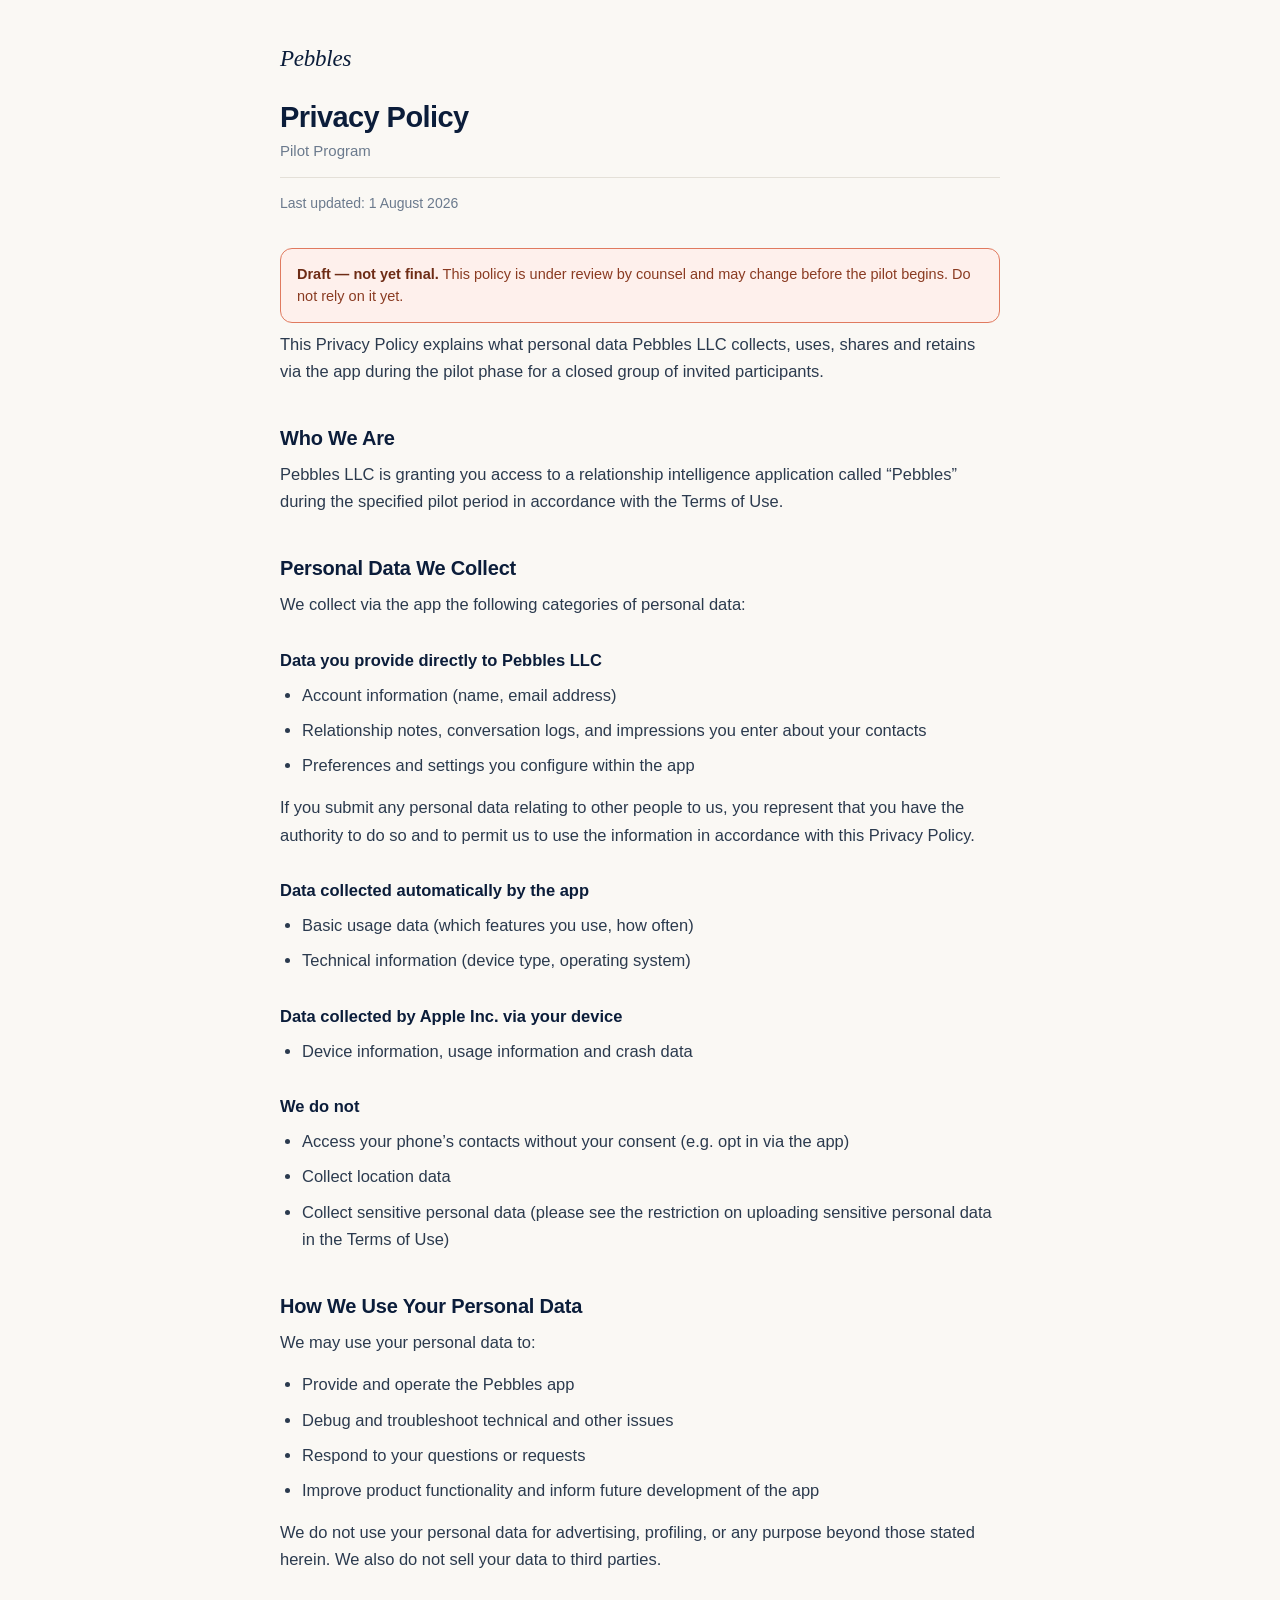
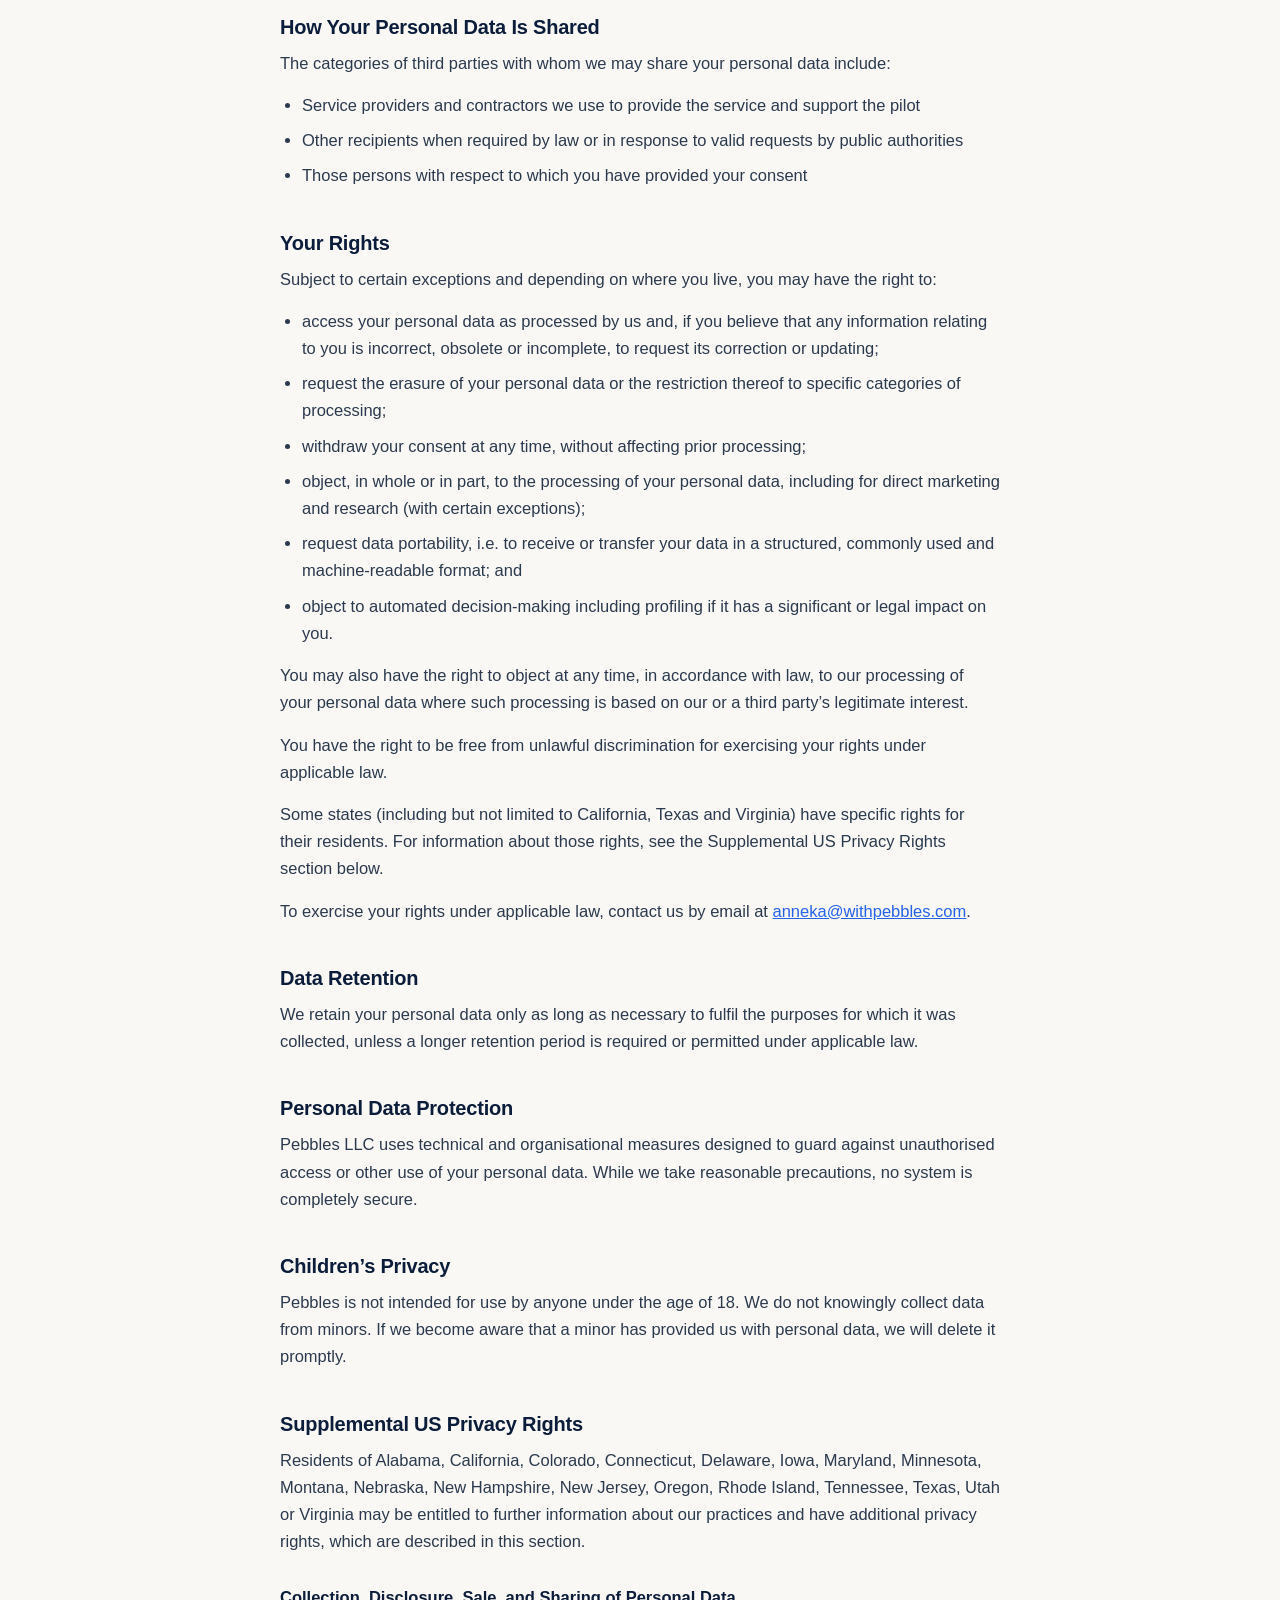
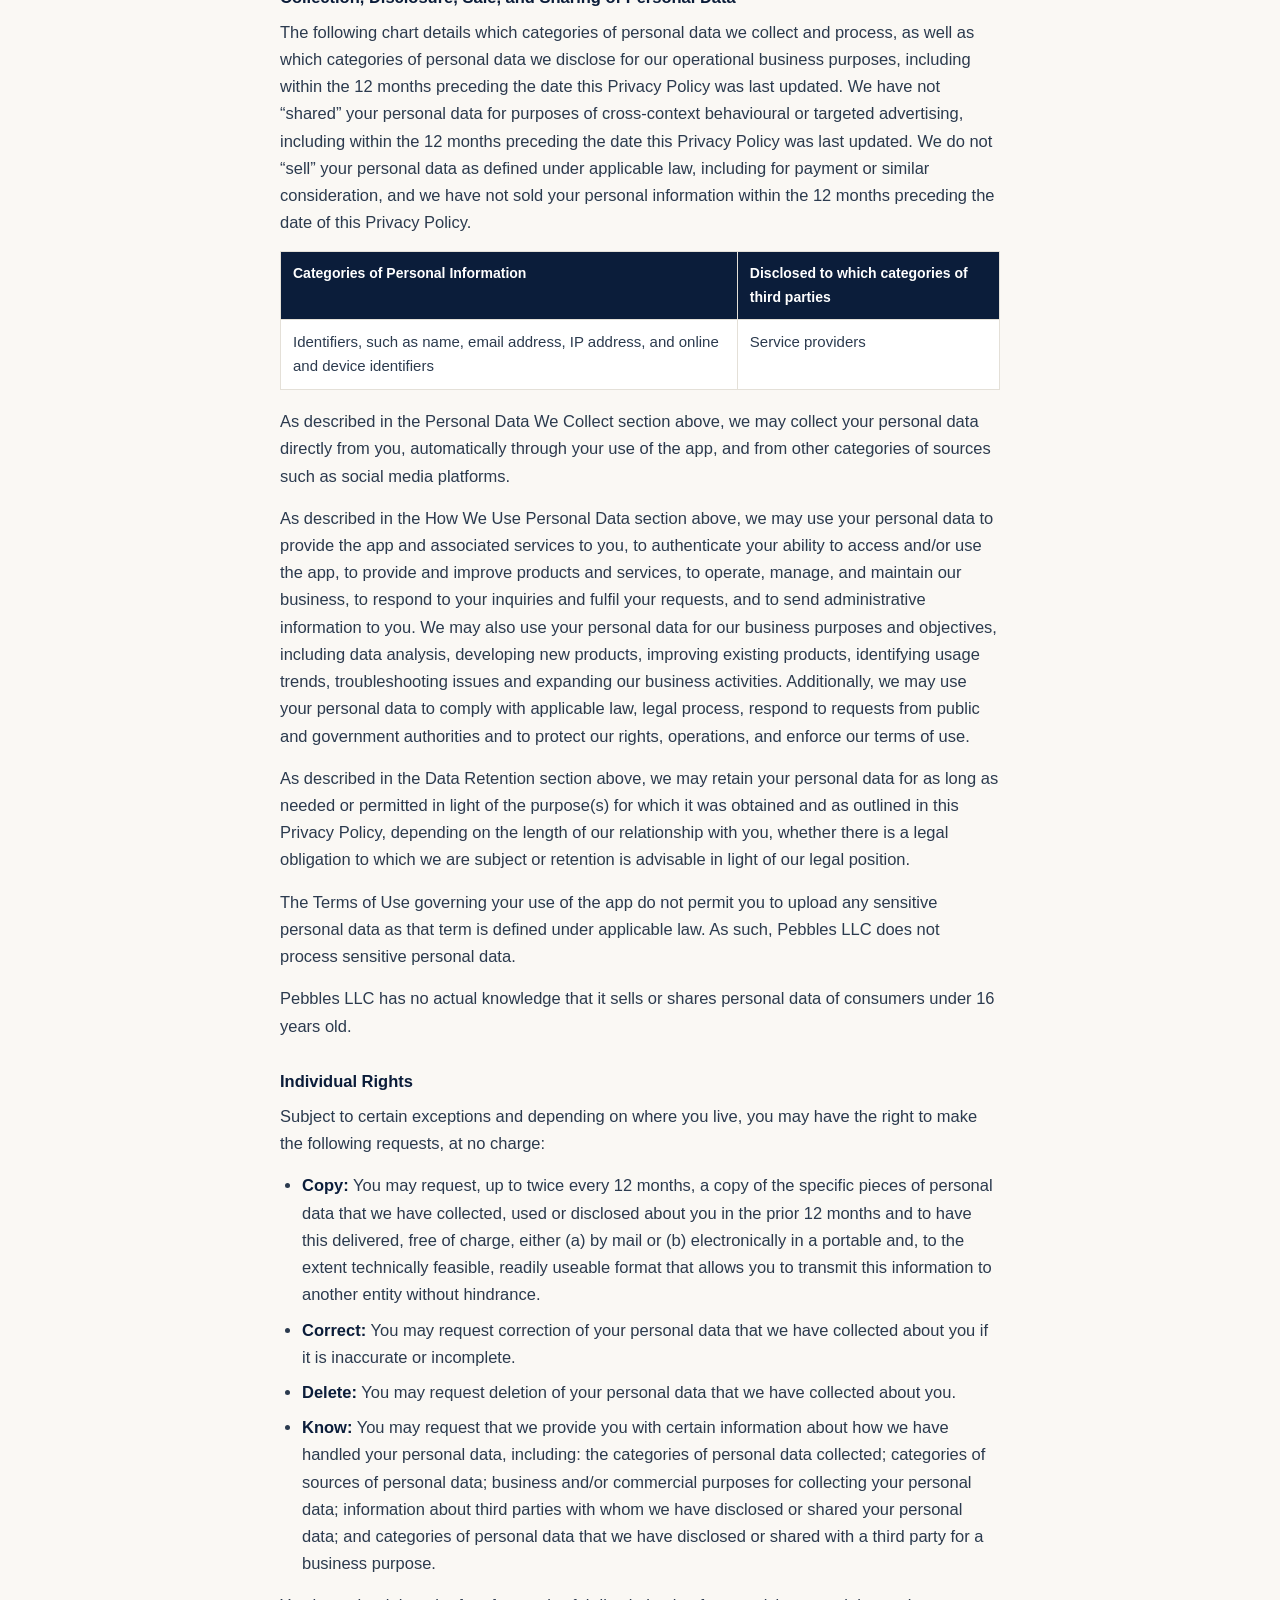
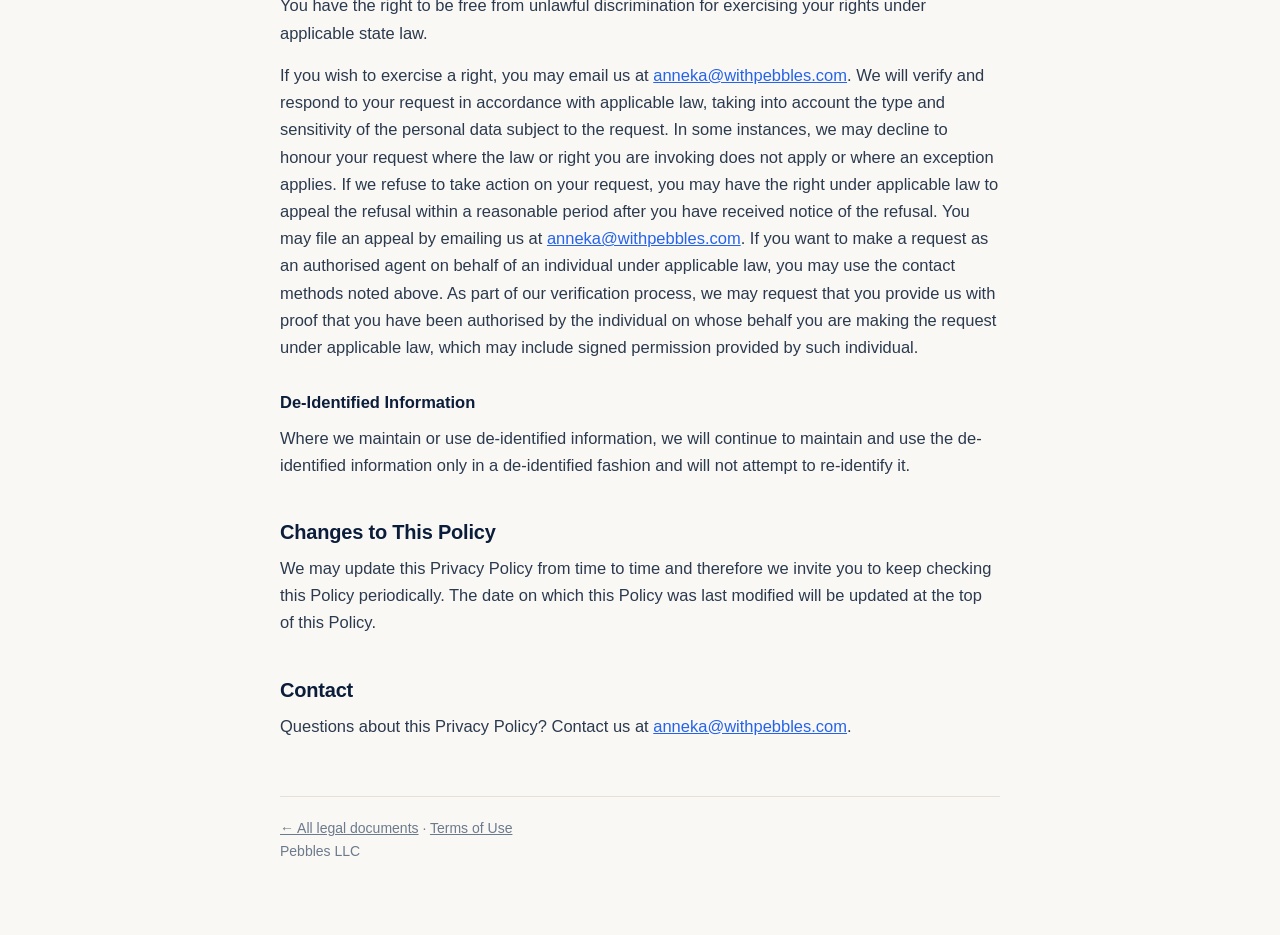
==== privacy.html @ 1054be62 "Add Pebbles legal pages for Cloudflare Pages hosting Static HTML, no build step and no dependencies " ====
<!doctype html>
<html lang="en">
<head>
<meta charset="utf-8">
<meta name="viewport" content="width=device-width, initial-scale=1">
<meta name="robots" content="noindex">
<title>Privacy Policy — Pebbles</title>
<link rel="stylesheet" href="style.css">
</head>
<body>
<div class="wrap">

  <header>
    <a class="brand" href="index.html">Pebbles</a>
    <h1>Privacy Policy</h1>
    <p class="subtitle">Pilot Program</p>
    <p class="updated">Last updated: 1 August 2026</p>
  </header>

  <!-- REMOVE this block once counsel has signed off -->
  <div class="draft">
    <strong>Draft — not yet final.</strong> This policy is under review by counsel
    and may change before the pilot begins. Do not rely on it yet.
  </div>

  <p>This Privacy Policy explains what personal data Pebbles LLC collects, uses,
  shares and retains via the app during the pilot phase for a closed group of
  invited participants.</p>

  <h2>Who We Are</h2>
  <p>Pebbles LLC is granting you access to a relationship intelligence
  application called “Pebbles” during the specified pilot period in accordance
  with the Terms of Use.</p>

  <h2>Personal Data We Collect</h2>
  <p>We collect via the app the following categories of personal data:</p>

  <h3>Data you provide directly to Pebbles LLC</h3>
  <ul>
    <li>Account information (name, email address)</li>
    <li>Relationship notes, conversation logs, and impressions you enter about your contacts</li>
    <li>Preferences and settings you configure within the app</li>
  </ul>
  <p>If you submit any personal data relating to other people to us, you
  represent that you have the authority to do so and to permit us to use the
  information in accordance with this Privacy Policy.</p>

  <h3>Data collected automatically by the app</h3>
  <ul>
    <li>Basic usage data (which features you use, how often)</li>
    <li>Technical information (device type, operating system)</li>
  </ul>

  <h3>Data collected by Apple Inc. via your device</h3>
  <ul>
    <li>Device information, usage information and crash data</li>
  </ul>

  <h3>We do not</h3>
  <ul>
    <li>Access your phone’s contacts without your consent (e.g. opt in via the app)</li>
    <li>Collect location data</li>
    <li>Collect sensitive personal data (please see the restriction on uploading
        sensitive personal data in the Terms of Use)</li>
  </ul>

  <h2>How We Use Your Personal Data</h2>
  <p>We may use your personal data to:</p>
  <ul>
    <li>Provide and operate the Pebbles app</li>
    <li>Debug and troubleshoot technical and other issues</li>
    <li>Respond to your questions or requests</li>
    <li>Improve product functionality and inform future development of the app</li>
  </ul>
  <p>We do not use your personal data for advertising, profiling, or any purpose
  beyond those stated herein. We also do not sell your data to third parties.</p>

  <h2>How Your Personal Data Is Shared</h2>
  <p>The categories of third parties with whom we may share your personal data
  include:</p>
  <ul>
    <li>Service providers and contractors we use to provide the service and support the pilot</li>
    <li>Other recipients when required by law or in response to valid requests by public authorities</li>
    <li>Those persons with respect to which you have provided your consent</li>
  </ul>

  <h2>Your Rights</h2>
  <p>Subject to certain exceptions and depending on where you live, you may have
  the right to:</p>
  <ul>
    <li>access your personal data as processed by us and, if you believe that any
        information relating to you is incorrect, obsolete or incomplete, to
        request its correction or updating;</li>
    <li>request the erasure of your personal data or the restriction thereof to
        specific categories of processing;</li>
    <li>withdraw your consent at any time, without affecting prior processing;</li>
    <li>object, in whole or in part, to the processing of your personal data,
        including for direct marketing and research (with certain exceptions);</li>
    <li>request data portability, i.e. to receive or transfer your data in a
        structured, commonly used and machine-readable format; and</li>
    <li>object to automated decision-making including profiling if it has a
        significant or legal impact on you.</li>
  </ul>
  <p>You may also have the right to object at any time, in accordance with law,
  to our processing of your personal data where such processing is based on our
  or a third party’s legitimate interest.</p>
  <p>You have the right to be free from unlawful discrimination for exercising
  your rights under applicable law.</p>
  <p>Some states (including but not limited to California, Texas and Virginia)
  have specific rights for their residents. For information about those rights,
  see the Supplemental US Privacy Rights section below.</p>
  <p>To exercise your rights under applicable law, contact us by email at
  <a href="mailto:anneka@withpebbles.com">anneka@withpebbles.com</a>.</p>

  <h2>Data Retention</h2>
  <p>We retain your personal data only as long as necessary to fulfil the
  purposes for which it was collected, unless a longer retention period is
  required or permitted under applicable law.</p>

  <h2>Personal Data Protection</h2>
  <p>Pebbles LLC uses technical and organisational measures designed to guard
  against unauthorised access or other use of your personal data. While we take
  reasonable precautions, no system is completely secure.</p>

  <h2>Children’s Privacy</h2>
  <p>Pebbles is not intended for use by anyone under the age of 18. We do not
  knowingly collect data from minors. If we become aware that a minor has
  provided us with personal data, we will delete it promptly.</p>

  <h2>Supplemental US Privacy Rights</h2>
  <p>Residents of Alabama, California, Colorado, Connecticut, Delaware, Iowa,
  Maryland, Minnesota, Montana, Nebraska, New Hampshire, New Jersey, Oregon,
  Rhode Island, Tennessee, Texas, Utah or Virginia may be entitled to further
  information about our practices and have additional privacy rights, which are
  described in this section.</p>

  <h3>Collection, Disclosure, Sale, and Sharing of Personal Data</h3>
  <p>The following chart details which categories of personal data we collect and
  process, as well as which categories of personal data we disclose for our
  operational business purposes, including within the 12 months preceding the
  date this Privacy Policy was last updated. We have not “shared” your personal
  data for purposes of cross-context behavioural or targeted advertising,
  including within the 12 months preceding the date this Privacy Policy was last
  updated. We do not “sell” your personal data as defined under applicable law,
  including for payment or similar consideration, and we have not sold your
  personal information within the 12 months preceding the date of this Privacy
  Policy.</p>

  <div class="table-scroll">
  <table>
    <thead>
      <tr>
        <th>Categories of Personal Information</th>
        <th>Disclosed to which categories of third parties</th>
      </tr>
    </thead>
    <tbody>
      <tr>
        <td>Identifiers, such as name, email address, IP address, and online and device identifiers</td>
        <td>Service providers</td>
      </tr>
    </tbody>
  </table>
  </div>

  <p>As described in the Personal Data We Collect section above, we may collect
  your personal data directly from you, automatically through your use of the
  app, and from other categories of sources such as social media platforms.</p>

  <p>As described in the How We Use Personal Data section above, we may use your
  personal data to provide the app and associated services to you, to
  authenticate your ability to access and/or use the app, to provide and improve
  products and services, to operate, manage, and maintain our business, to
  respond to your inquiries and fulfil your requests, and to send administrative
  information to you. We may also use your personal data for our business
  purposes and objectives, including data analysis, developing new products,
  improving existing products, identifying usage trends, troubleshooting issues
  and expanding our business activities. Additionally, we may use your personal
  data to comply with applicable law, legal process, respond to requests from
  public and government authorities and to protect our rights, operations, and
  enforce our terms of use.</p>

  <p>As described in the Data Retention section above, we may retain your
  personal data for as long as needed or permitted in light of the purpose(s) for
  which it was obtained and as outlined in this Privacy Policy, depending on the
  length of our relationship with you, whether there is a legal obligation to
  which we are subject or retention is advisable in light of our legal
  position.</p>

  <p>The Terms of Use governing your use of the app do not permit you to upload
  any sensitive personal data as that term is defined under applicable law. As
  such, Pebbles LLC does not process sensitive personal data.</p>

  <p>Pebbles LLC has no actual knowledge that it sells or shares personal data of
  consumers under 16 years old.</p>

  <h3>Individual Rights</h3>
  <p>Subject to certain exceptions and depending on where you live, you may have
  the right to make the following requests, at no charge:</p>
  <ul>
    <li><strong>Copy:</strong> You may request, up to twice every 12 months, a
        copy of the specific pieces of personal data that we have collected, used
        or disclosed about you in the prior 12 months and to have this delivered,
        free of charge, either (a) by mail or (b) electronically in a portable
        and, to the extent technically feasible, readily useable format that
        allows you to transmit this information to another entity without
        hindrance.</li>
    <li><strong>Correct:</strong> You may request correction of your personal data
        that we have collected about you if it is inaccurate or incomplete.</li>
    <li><strong>Delete:</strong> You may request deletion of your personal data
        that we have collected about you.</li>
    <li><strong>Know:</strong> You may request that we provide you with certain
        information about how we have handled your personal data, including: the
        categories of personal data collected; categories of sources of personal
        data; business and/or commercial purposes for collecting your personal
        data; information about third parties with whom we have disclosed or
        shared your personal data; and categories of personal data that we have
        disclosed or shared with a third party for a business purpose.</li>
  </ul>
  <p>You have the right to be free from unlawful discrimination for exercising
  your rights under applicable state law.</p>
  <p>If you wish to exercise a right, you may email us at
  <a href="mailto:anneka@withpebbles.com">anneka@withpebbles.com</a>. We will
  verify and respond to your request in accordance with applicable law, taking
  into account the type and sensitivity of the personal data subject to the
  request. In some instances, we may decline to honour your request where the law
  or right you are invoking does not apply or where an exception applies. If we
  refuse to take action on your request, you may have the right under applicable
  law to appeal the refusal within a reasonable period after you have received
  notice of the refusal. You may file an appeal by emailing us at
  <a href="mailto:anneka@withpebbles.com">anneka@withpebbles.com</a>. If you want
  to make a request as an authorised agent on behalf of an individual under
  applicable law, you may use the contact methods noted above. As part of our
  verification process, we may request that you provide us with proof that you
  have been authorised by the individual on whose behalf you are making the
  request under applicable law, which may include signed permission provided by
  such individual.</p>

  <h3>De-Identified Information</h3>
  <p>Where we maintain or use de-identified information, we will continue to
  maintain and use the de-identified information only in a de-identified fashion
  and will not attempt to re-identify it.</p>

  <h2>Changes to This Policy</h2>
  <p>We may update this Privacy Policy from time to time and therefore we invite
  you to keep checking this Policy periodically. The date on which this Policy
  was last modified will be updated at the top of this Policy.</p>

  <h2>Contact</h2>
  <p>Questions about this Privacy Policy? Contact us at
  <a href="mailto:anneka@withpebbles.com">anneka@withpebbles.com</a>.</p>

  <footer>
    <a href="index.html">← All legal documents</a> · <a href="terms.html">Terms of Use</a><br>
    Pebbles LLC
  </footer>

</div>
</body>
</html>
---- style.css ----
/* Pebbles legal pages — shared styles.
   Deliberately dependency-free: no fonts to load, no framework, no build step.
   These pages must render instantly on a phone, on bad hotel wifi, for someone
   who is deciding whether to trust us. */

:root {
  --navy:  #0B1D3A;
  --navy2: #1E3D6E;
  --body:  #2B3A4E;
  --muted: #6B7A8D;
  --cream: #FAF8F4;
  --line:  #E4E0D8;
  --blue:  #2563EB;
  --warn:  #E07A5F;
  --warn-bg: #FEF0EC;
}

* { box-sizing: border-box; }

html { -webkit-text-size-adjust: 100%; }

body {
  margin: 0;
  padding: 0 20px 72px;
  background: var(--cream);
  color: var(--body);
  font-family: -apple-system, BlinkMacSystemFont, "Segoe UI", Roboto, Helvetica, Arial, sans-serif;
  font-size: 16.5px;
  line-height: 1.65;
  -webkit-font-smoothing: antialiased;
}

.wrap { max-width: 720px; margin: 0 auto; }

/* ── Masthead ─────────────────────────────── */
header { padding: 40px 0 8px; }

.brand {
  font-family: Georgia, "Times New Roman", serif;
  font-style: italic;
  font-size: 23px;
  color: var(--navy);
  text-decoration: none;
  letter-spacing: -0.01em;
}

h1 {
  font-size: 29px;
  line-height: 1.2;
  color: var(--navy);
  margin: 22px 0 4px;
  letter-spacing: -0.02em;
}

.subtitle { color: var(--muted); font-size: 15px; margin: 0; }

.updated {
  color: var(--muted);
  font-size: 14px;
  margin: 14px 0 0;
  padding-top: 14px;
  border-top: 1px solid var(--line);
}

/* ── Draft banner ─────────────────────────────
   Remove this block, and the .draft element from each page, once counsel has
   signed off. Until then it must be impossible to miss. */
.draft {
  background: var(--warn-bg);
  border: 1.5px solid var(--warn);
  border-radius: 12px;
  padding: 14px 16px;
  margin: 24px 0 8px;
  font-size: 14.5px;
  line-height: 1.55;
  color: #8A3B22;
}
.draft strong { color: #6E2C16; }

/* ── Body ─────────────────────────────────── */
h2 {
  font-size: 20px;
  color: var(--navy);
  margin: 40px 0 10px;
  letter-spacing: -0.01em;
  line-height: 1.3;
}

h3 {
  font-size: 16.5px;
  color: var(--navy);
  margin: 28px 0 8px;
}

p { margin: 0 0 15px; }

ul { margin: 0 0 15px; padding-left: 22px; }
li { margin-bottom: 8px; }

a { color: var(--blue); }
a:hover { text-decoration: none; }

strong { color: var(--navy); font-weight: 600; }

/* Tables scroll rather than breaking the page on a phone. */
.table-scroll { overflow-x: auto; margin: 0 0 18px; -webkit-overflow-scrolling: touch; }

table { border-collapse: collapse; width: 100%; min-width: 420px; font-size: 15px; }

th, td {
  border: 1px solid var(--line);
  padding: 10px 12px;
  text-align: left;
  vertical-align: top;
  background: #fff;
}

th { background: var(--navy); color: #fff; font-weight: 600; font-size: 14px; }

td.na { color: var(--muted); font-style: italic; }

/* ── Index page cards ─────────────────────── */
.doc-list { list-style: none; padding: 0; margin: 28px 0 0; }
.doc-list li { margin-bottom: 12px; }

.doc-card {
  display: block;
  background: #fff;
  border: 1px solid var(--line);
  border-radius: 14px;
  padding: 18px 20px;
  text-decoration: none;
  color: inherit;
  transition: border-color .15s;
}
.doc-card:hover { border-color: var(--navy2); }
.doc-card .t { display: block; font-size: 17px; font-weight: 600; color: var(--navy); margin-bottom: 3px; }
.doc-card .d { display: block; font-size: 14.5px; color: var(--muted); }

/* ── Footer ───────────────────────────────── */
footer {
  margin-top: 56px;
  padding-top: 20px;
  border-top: 1px solid var(--line);
  font-size: 14px;
  color: var(--muted);
}
footer a { color: var(--muted); }

@media (max-width: 480px) {
  body { font-size: 16px; padding: 0 16px 56px; }
  h1 { font-size: 25px; }
  h2 { font-size: 18.5px; }
}
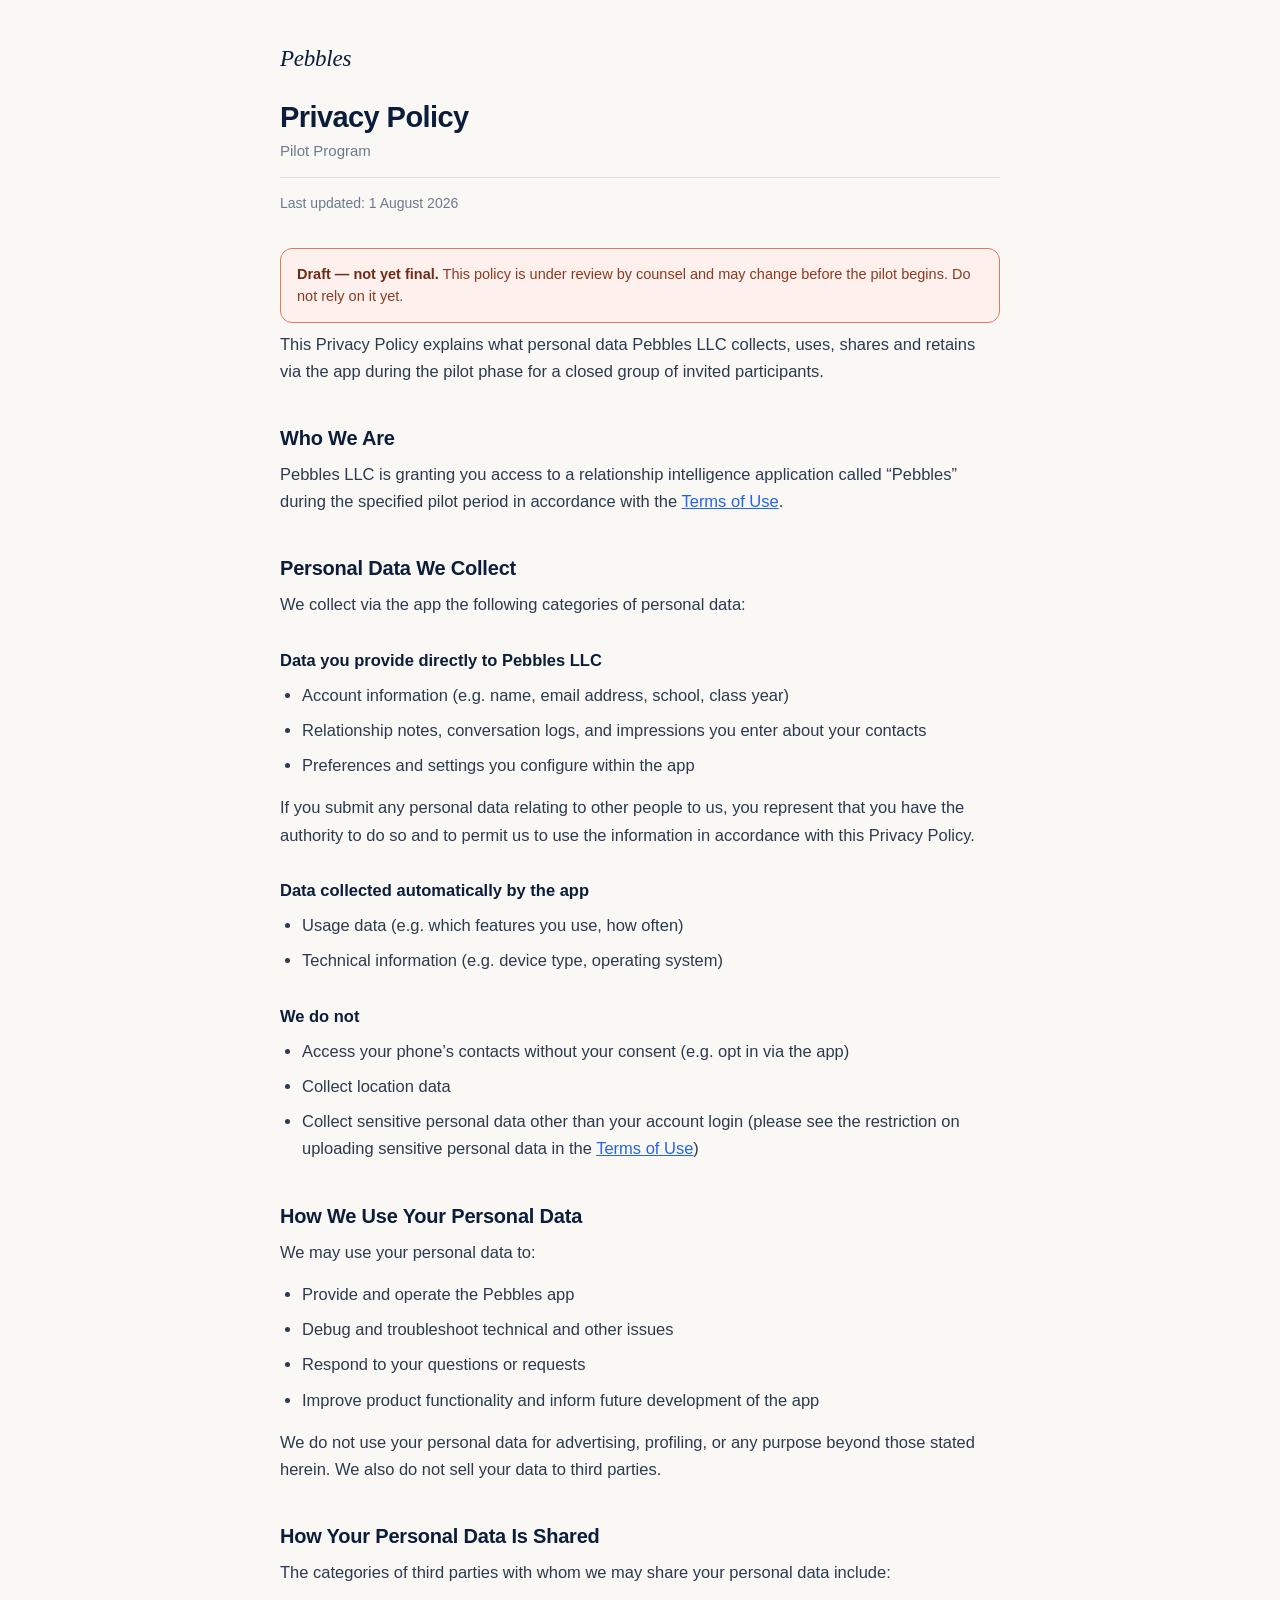
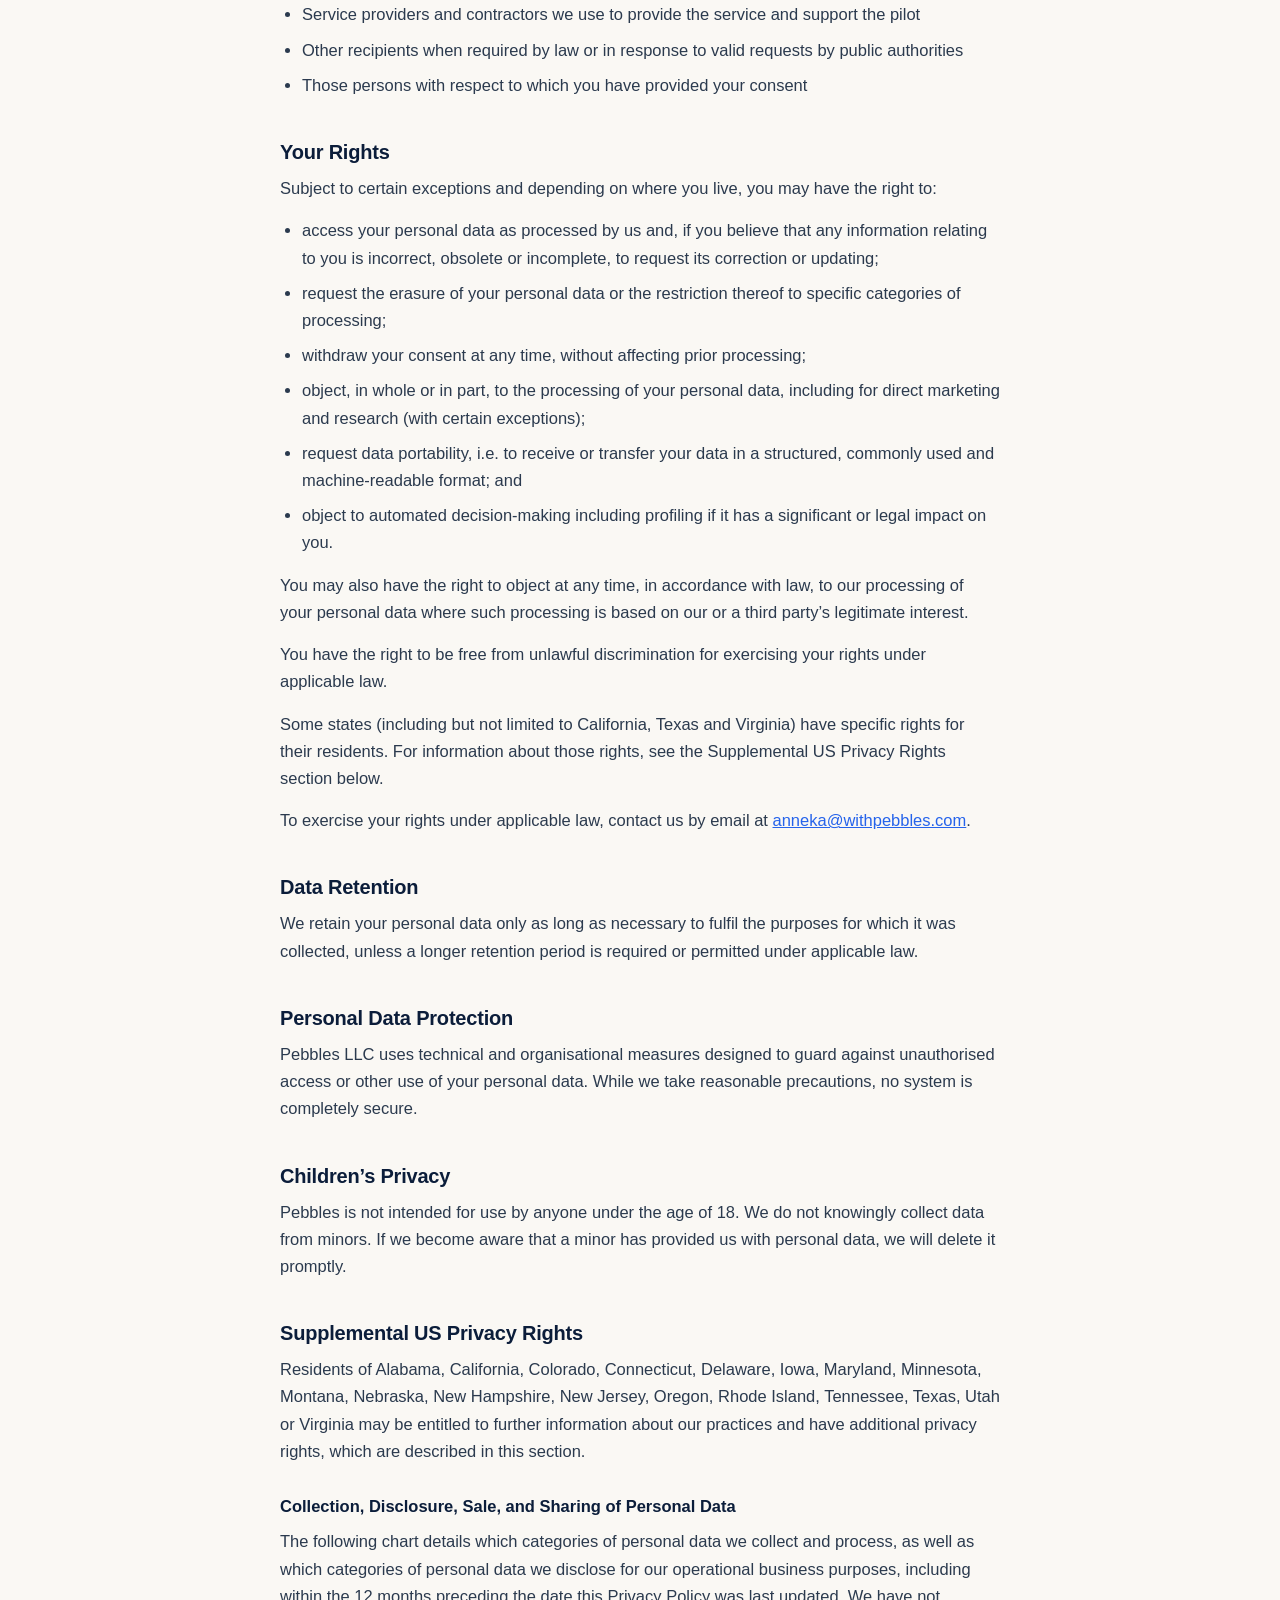
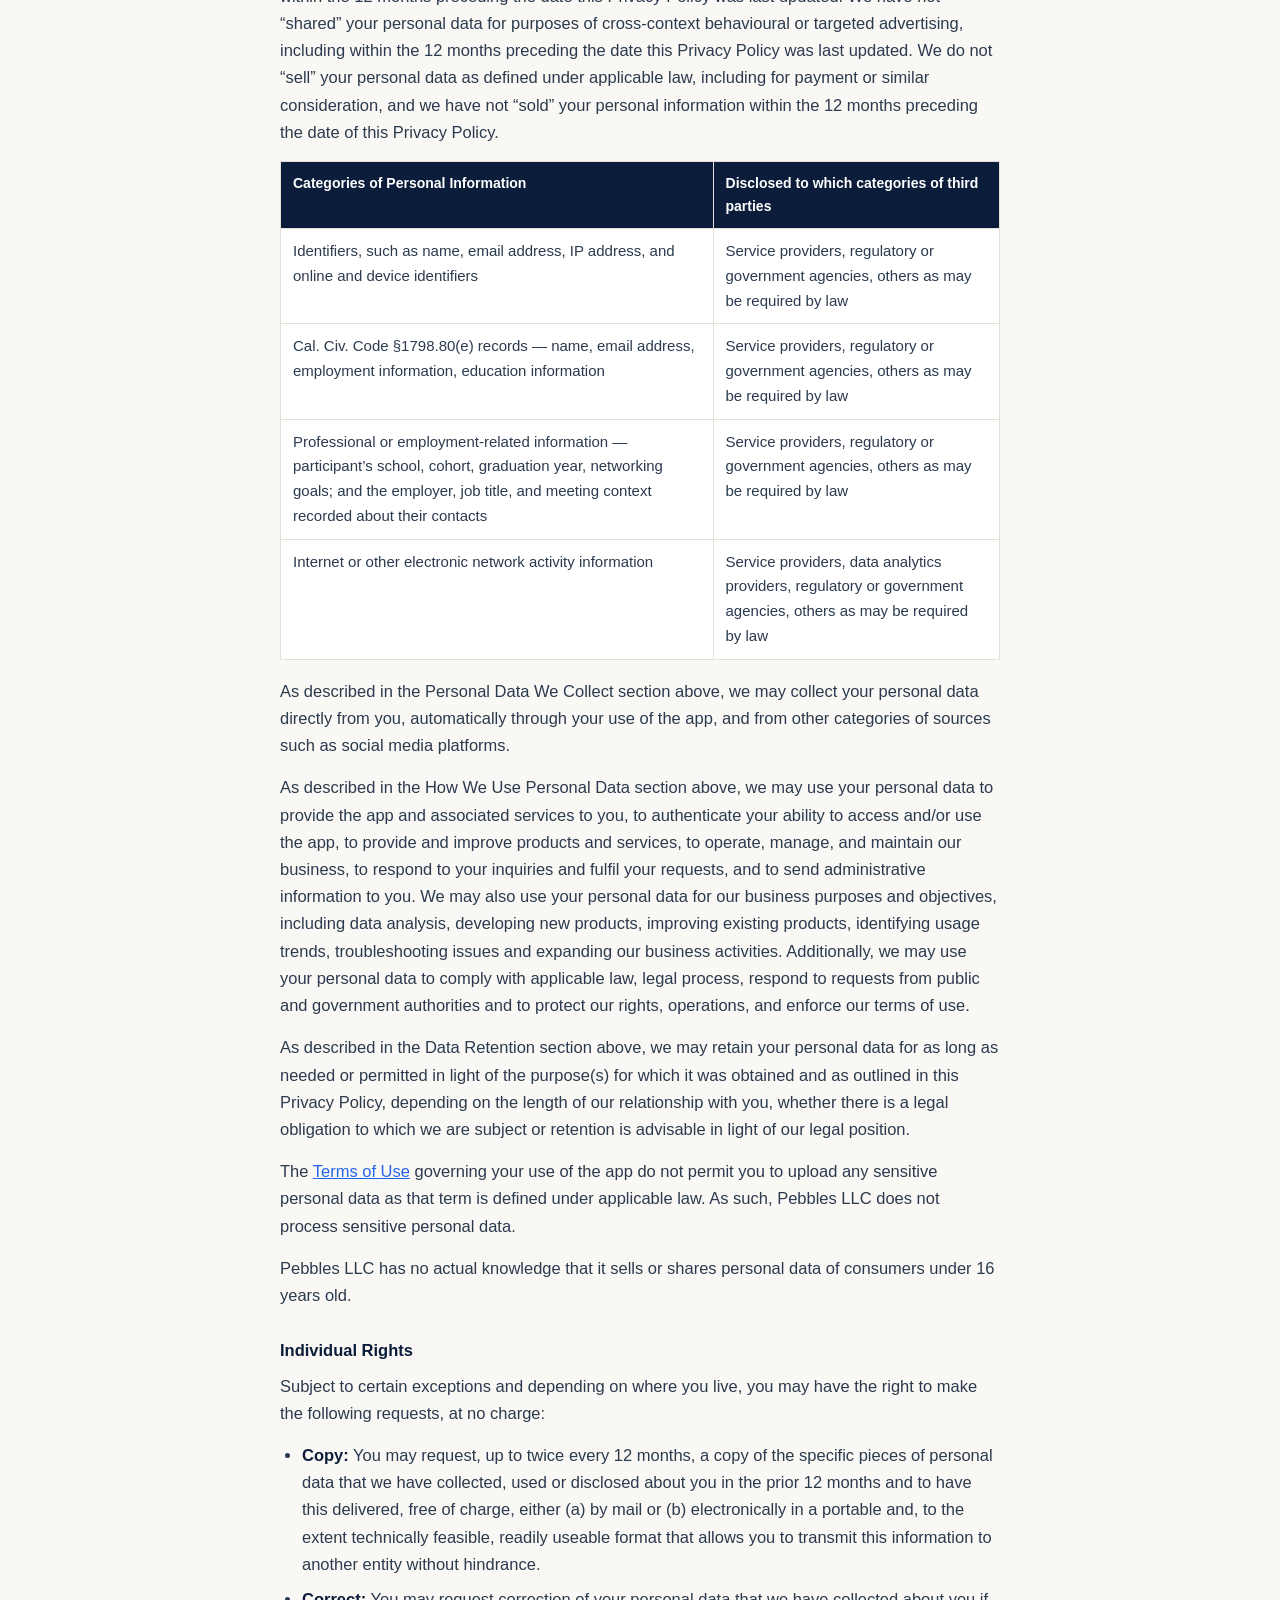
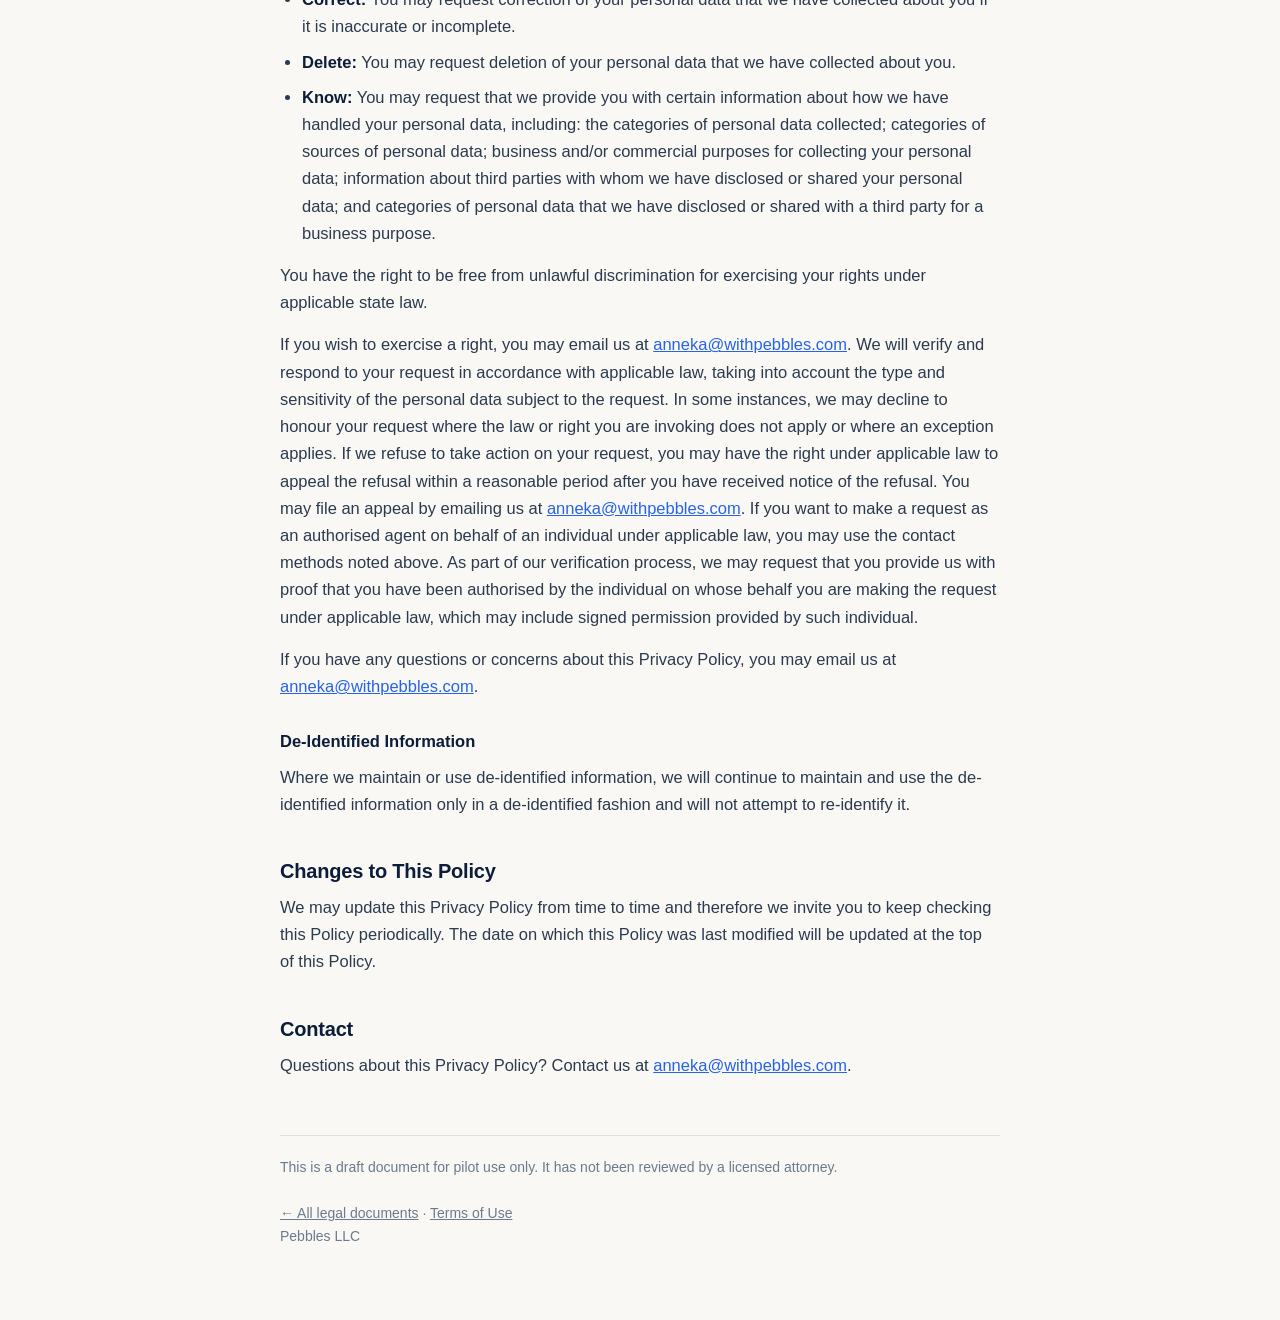
==== commit 8e0c87ca: "Update both documents to the 1 August 2026 versions Privacy Policy: - Account information now names " ====
--- a/privacy.html
+++ b/privacy.html
@@ -30,14 +30,14 @@
   <h2>Who We Are</h2>
   <p>Pebbles LLC is granting you access to a relationship intelligence
   application called “Pebbles” during the specified pilot period in accordance
-  with the Terms of Use.</p>
+  with the <a href="terms.html">Terms of Use</a>.</p>
 
   <h2>Personal Data We Collect</h2>
   <p>We collect via the app the following categories of personal data:</p>
 
   <h3>Data you provide directly to Pebbles LLC</h3>
   <ul>
-    <li>Account information (name, email address)</li>
+    <li>Account information (e.g. name, email address, school, class year)</li>
     <li>Relationship notes, conversation logs, and impressions you enter about your contacts</li>
     <li>Preferences and settings you configure within the app</li>
   </ul>
@@ -47,21 +47,17 @@
 
   <h3>Data collected automatically by the app</h3>
   <ul>
-    <li>Basic usage data (which features you use, how often)</li>
-    <li>Technical information (device type, operating system)</li>
-  </ul>
-
-  <h3>Data collected by Apple Inc. via your device</h3>
-  <ul>
-    <li>Device information, usage information and crash data</li>
+    <li>Usage data (e.g. which features you use, how often)</li>
+    <li>Technical information (e.g. device type, operating system)</li>
   </ul>
 
   <h3>We do not</h3>
   <ul>
     <li>Access your phone’s contacts without your consent (e.g. opt in via the app)</li>
     <li>Collect location data</li>
-    <li>Collect sensitive personal data (please see the restriction on uploading
-        sensitive personal data in the Terms of Use)</li>
+    <li>Collect sensitive personal data other than your account login (please see
+        the restriction on uploading sensitive personal data in the
+        <a href="terms.html">Terms of Use</a>)</li>
   </ul>
 
   <h2>How We Use Your Personal Data</h2>
@@ -142,7 +138,7 @@
   data for purposes of cross-context behavioural or targeted advertising,
   including within the 12 months preceding the date this Privacy Policy was last
   updated. We do not “sell” your personal data as defined under applicable law,
-  including for payment or similar consideration, and we have not sold your
+  including for payment or similar consideration, and we have not “sold” your
   personal information within the 12 months preceding the date of this Privacy
   Policy.</p>
 
@@ -157,7 +153,19 @@
     <tbody>
       <tr>
         <td>Identifiers, such as name, email address, IP address, and online and device identifiers</td>
-        <td>Service providers</td>
+        <td>Service providers, regulatory or government agencies, others as may be required by law</td>
+      </tr>
+      <tr>
+        <td>Cal. Civ. Code §1798.80(e) records — name, email address, employment information, education information</td>
+        <td>Service providers, regulatory or government agencies, others as may be required by law</td>
+      </tr>
+      <tr>
+        <td>Professional or employment-related information — participant’s school, cohort, graduation year, networking goals; and the employer, job title, and meeting context recorded about their contacts</td>
+        <td>Service providers, regulatory or government agencies, others as may be required by law</td>
+      </tr>
+      <tr>
+        <td>Internet or other electronic network activity information</td>
+        <td>Service providers, data analytics providers, regulatory or government agencies, others as may be required by law</td>
       </tr>
     </tbody>
   </table>
@@ -187,9 +195,10 @@
   which we are subject or retention is advisable in light of our legal
   position.</p>
 
-  <p>The Terms of Use governing your use of the app do not permit you to upload
-  any sensitive personal data as that term is defined under applicable law. As
-  such, Pebbles LLC does not process sensitive personal data.</p>
+  <p>The <a href="terms.html">Terms of Use</a> governing your use of the app do
+  not permit you to upload any sensitive personal data as that term is defined
+  under applicable law. As such, Pebbles LLC does not process sensitive personal
+  data.</p>
 
   <p>Pebbles LLC has no actual knowledge that it sells or shares personal data of
   consumers under 16 years old.</p>
@@ -235,6 +244,9 @@
   have been authorised by the individual on whose behalf you are making the
   request under applicable law, which may include signed permission provided by
   such individual.</p>
+  <p>If you have any questions or concerns about this Privacy Policy, you may
+  email us at
+  <a href="mailto:anneka@withpebbles.com">anneka@withpebbles.com</a>.</p>
 
   <h3>De-Identified Information</h3>
   <p>Where we maintain or use de-identified information, we will continue to
@@ -251,6 +263,8 @@
   <a href="mailto:anneka@withpebbles.com">anneka@withpebbles.com</a>.</p>
 
   <footer>
+    This is a draft document for pilot use only. It has not been reviewed by a
+    licensed attorney.<br><br>
     <a href="index.html">← All legal documents</a> · <a href="terms.html">Terms of Use</a><br>
     Pebbles LLC
   </footer>
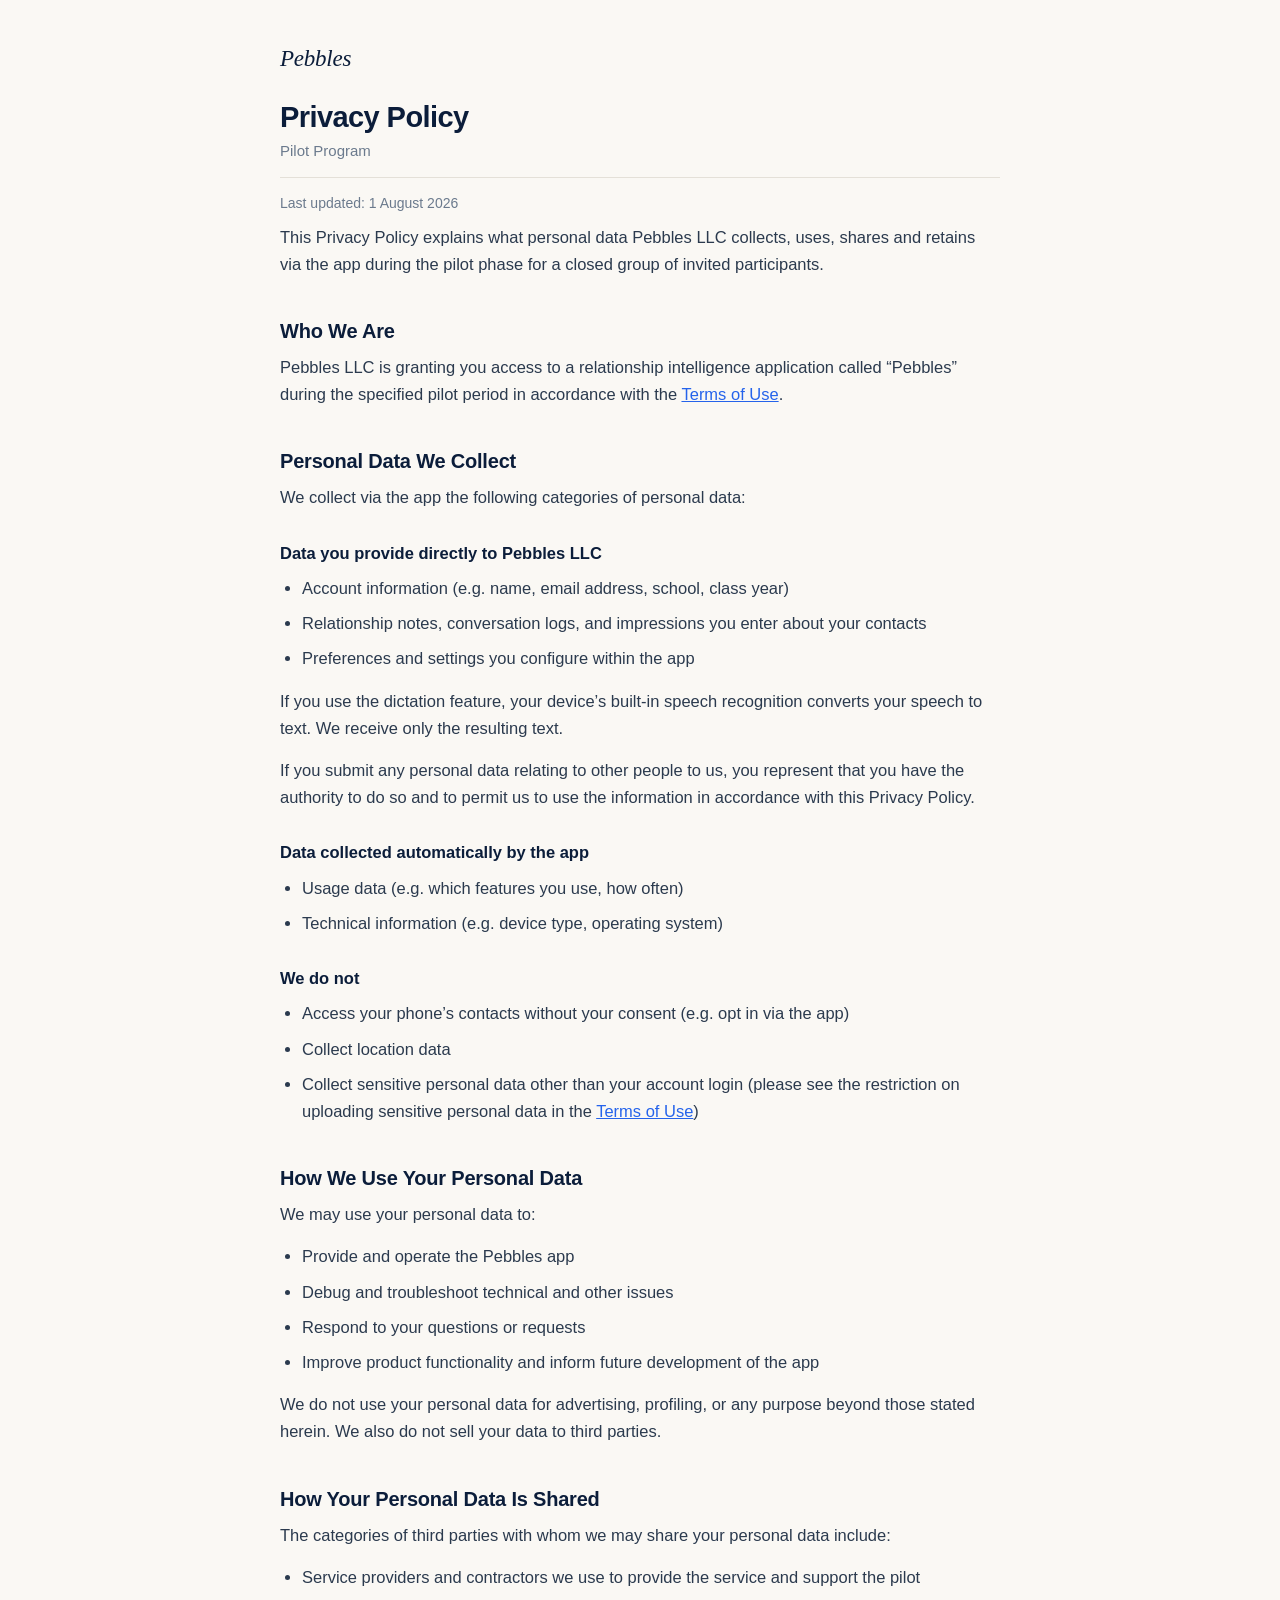
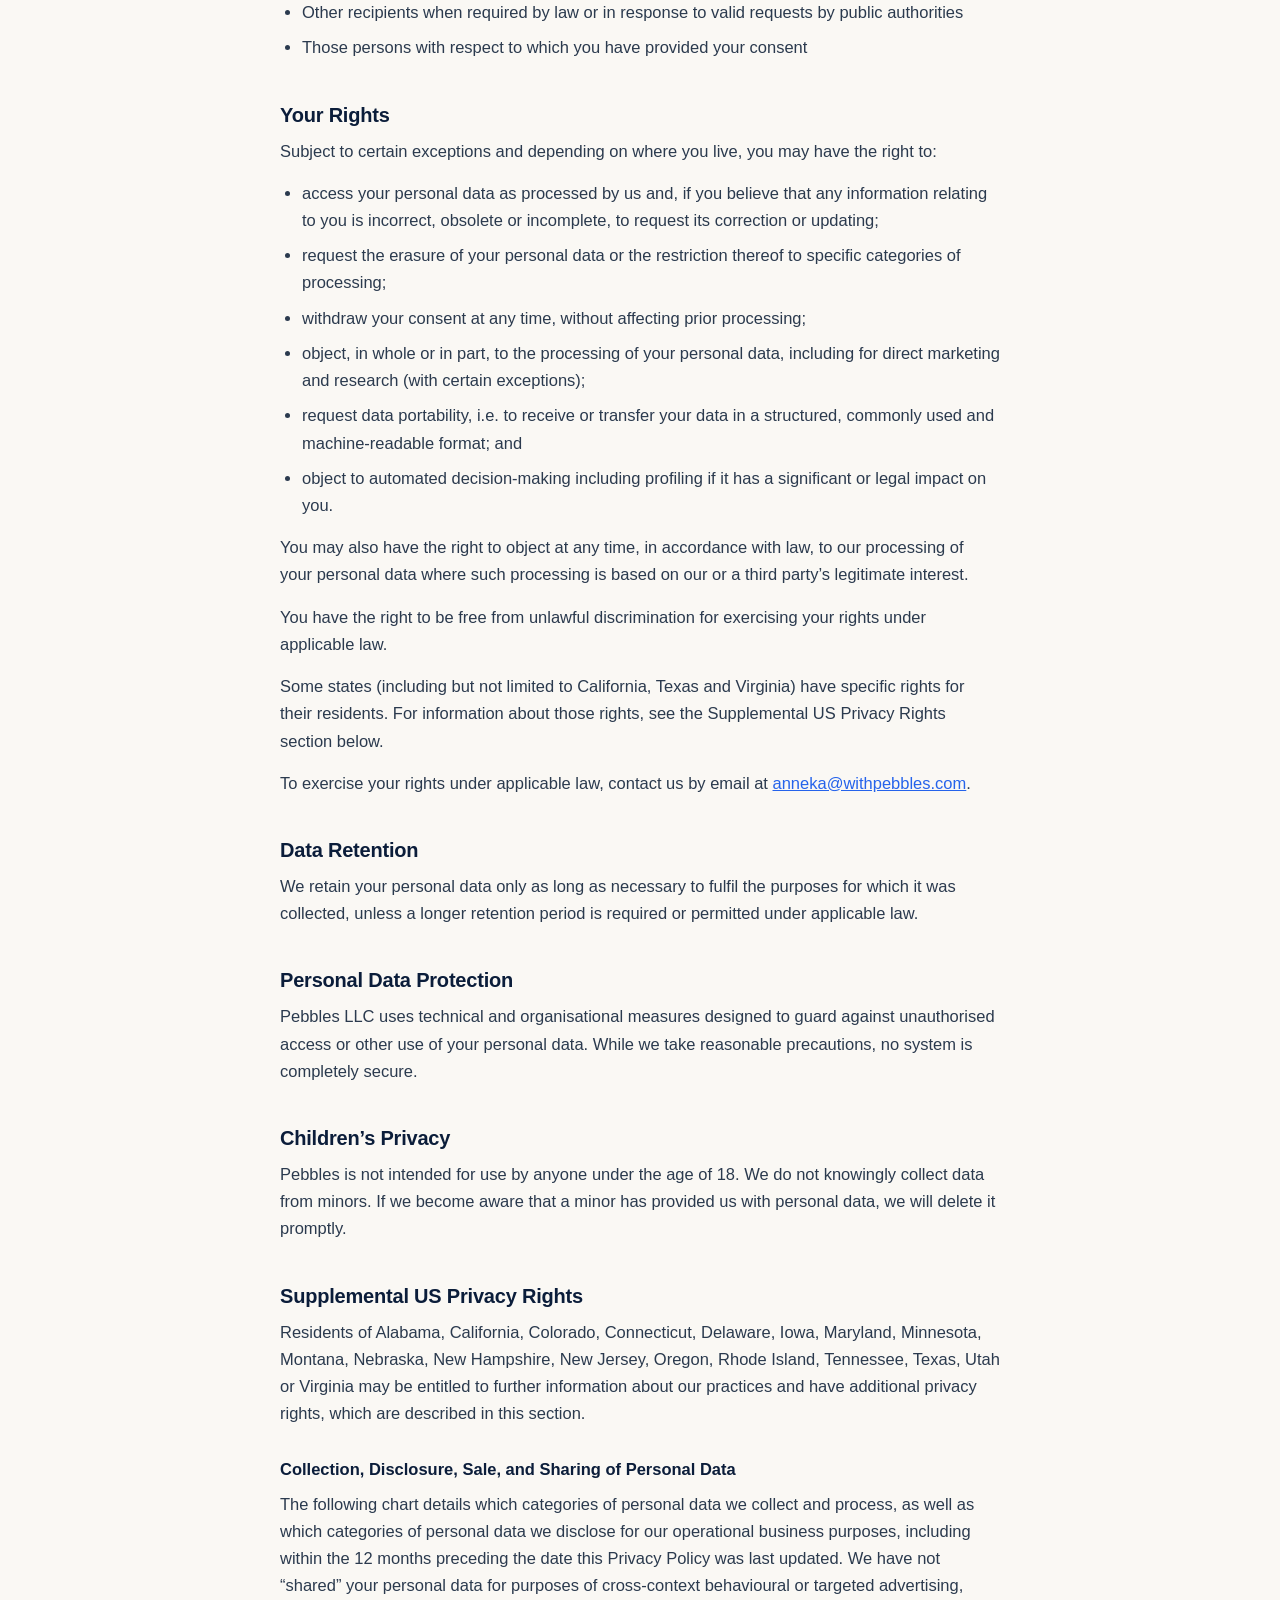
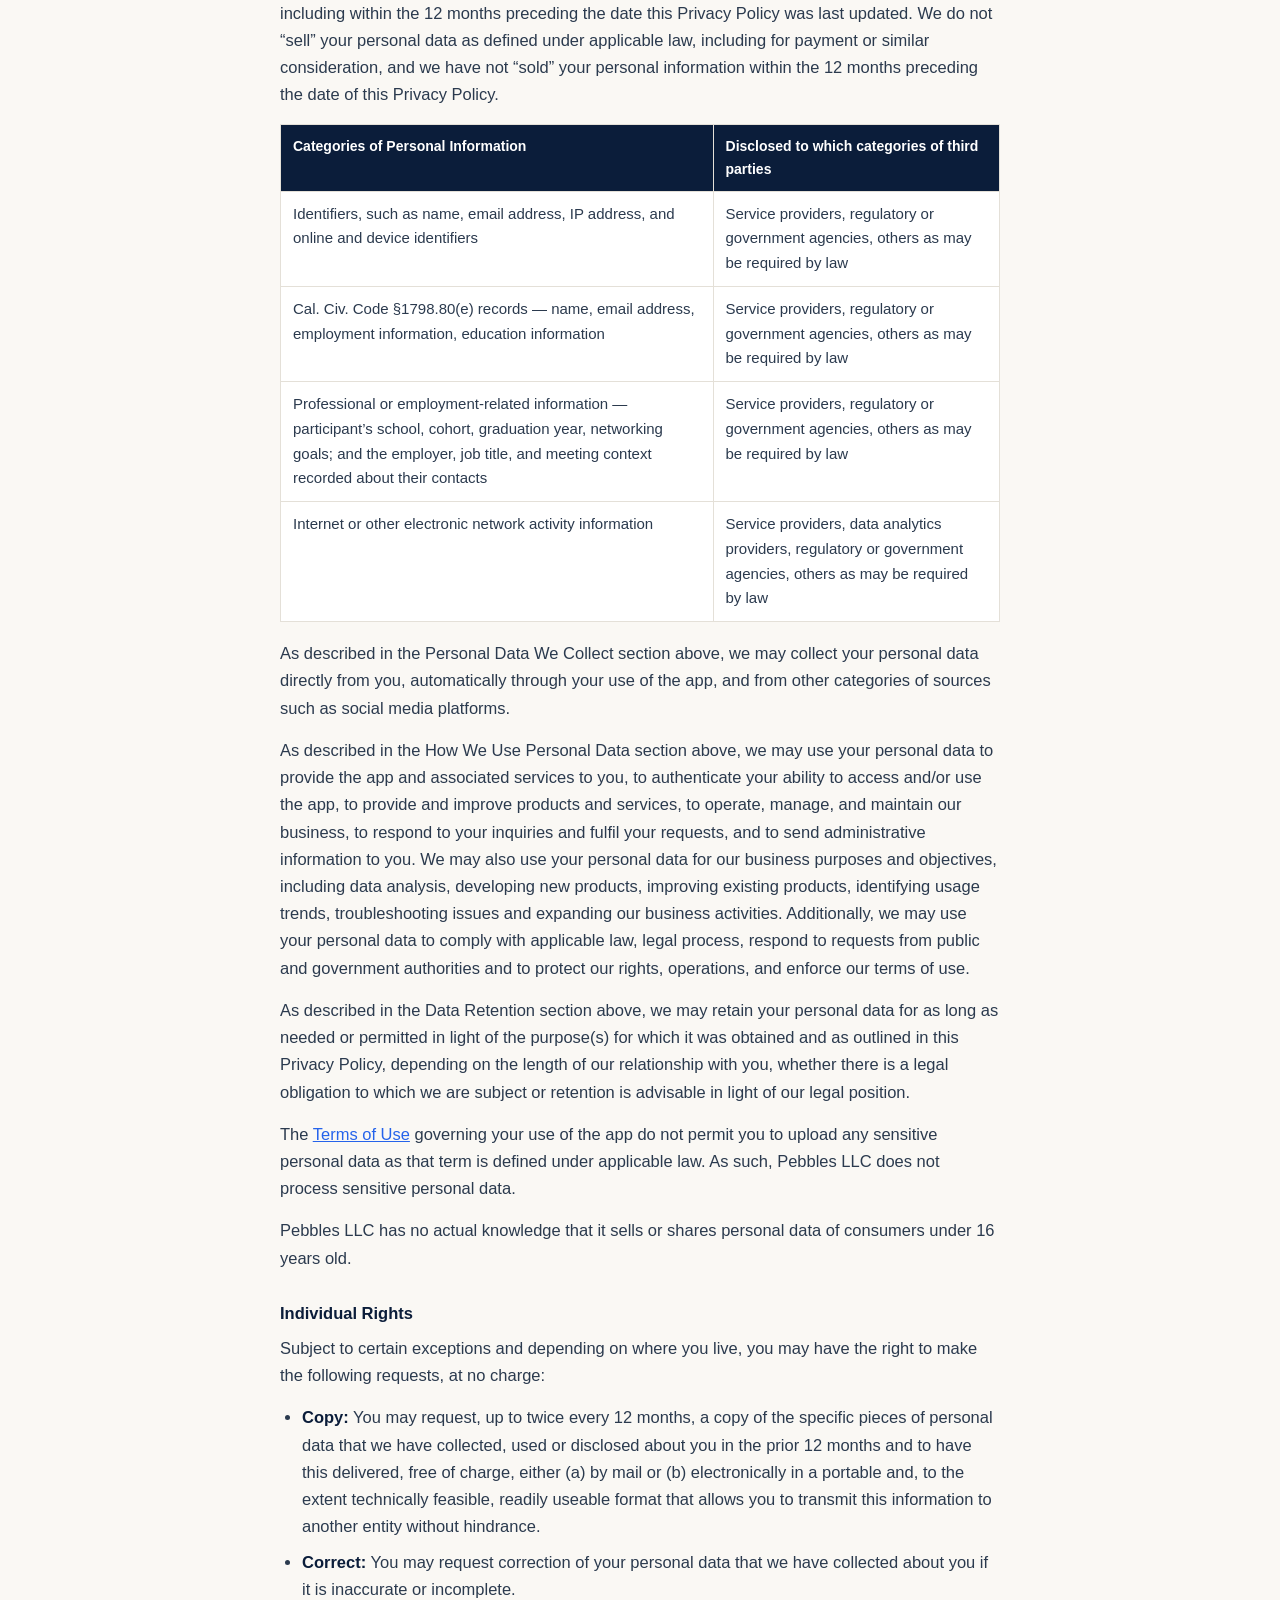
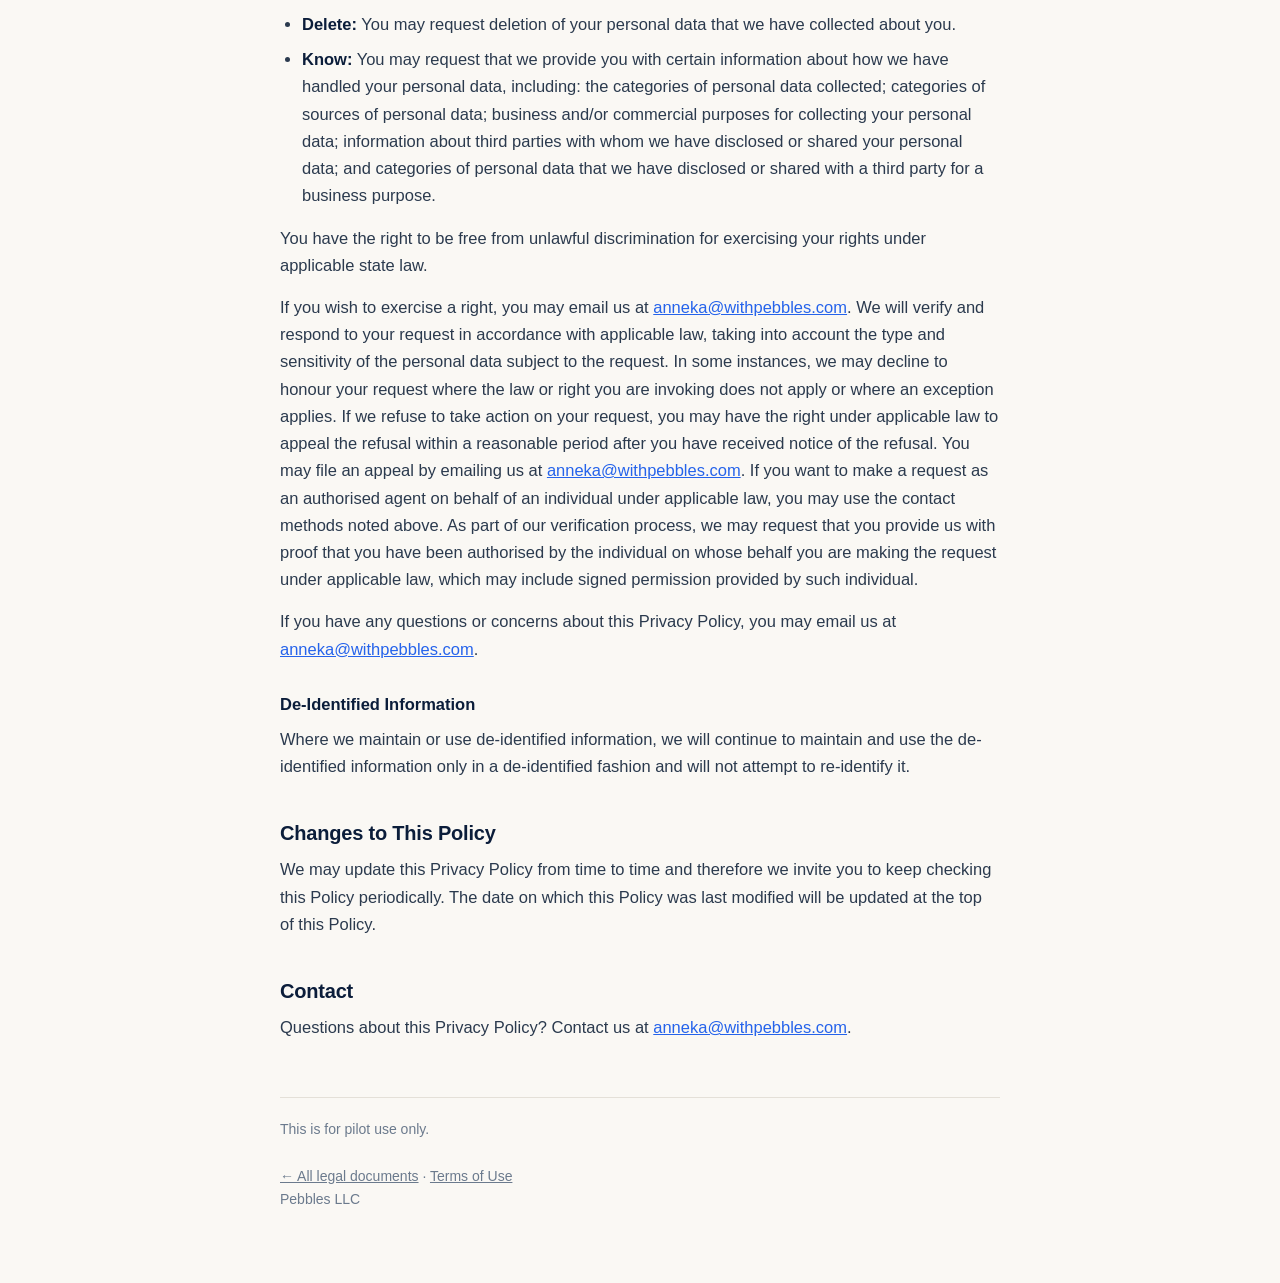
==== commit 7c7467ce: "Promote to the operative pilot documents Adds the dictation disclosure to the Privacy Policy: the de" ====
--- a/privacy.html
+++ b/privacy.html
@@ -3,7 +3,6 @@
 <head>
 <meta charset="utf-8">
 <meta name="viewport" content="width=device-width, initial-scale=1">
-<meta name="robots" content="noindex">
 <title>Privacy Policy — Pebbles</title>
 <link rel="stylesheet" href="style.css">
 </head>
@@ -17,12 +16,6 @@
     <p class="updated">Last updated: 1 August 2026</p>
   </header>
 
-  <!-- REMOVE this block once counsel has signed off -->
-  <div class="draft">
-    <strong>Draft — not yet final.</strong> This policy is under review by counsel
-    and may change before the pilot begins. Do not rely on it yet.
-  </div>
-
   <p>This Privacy Policy explains what personal data Pebbles LLC collects, uses,
   shares and retains via the app during the pilot phase for a closed group of
   invited participants.</p>
@@ -41,6 +34,8 @@
     <li>Relationship notes, conversation logs, and impressions you enter about your contacts</li>
     <li>Preferences and settings you configure within the app</li>
   </ul>
+  <p>If you use the dictation feature, your device’s built-in speech recognition
+  converts your speech to text. We receive only the resulting text.</p>
   <p>If you submit any personal data relating to other people to us, you
   represent that you have the authority to do so and to permit us to use the
   information in accordance with this Privacy Policy.</p>
@@ -263,8 +258,7 @@
   <a href="mailto:anneka@withpebbles.com">anneka@withpebbles.com</a>.</p>
 
   <footer>
-    This is a draft document for pilot use only. It has not been reviewed by a
-    licensed attorney.<br><br>
+    This is for pilot use only.<br><br>
     <a href="index.html">← All legal documents</a> · <a href="terms.html">Terms of Use</a><br>
     Pebbles LLC
   </footer>
--- a/style.css
+++ b/style.css
@@ -62,20 +62,6 @@
   border-top: 1px solid var(--line);
 }
 
-/* ── Draft banner ─────────────────────────────
-   Remove this block, and the .draft element from each page, once counsel has
-   signed off. Until then it must be impossible to miss. */
-.draft {
-  background: var(--warn-bg);
-  border: 1.5px solid var(--warn);
-  border-radius: 12px;
-  padding: 14px 16px;
-  margin: 24px 0 8px;
-  font-size: 14.5px;
-  line-height: 1.55;
-  color: #8A3B22;
-}
-.draft strong { color: #6E2C16; }
 
 /* ── Body ─────────────────────────────────── */
 h2 {
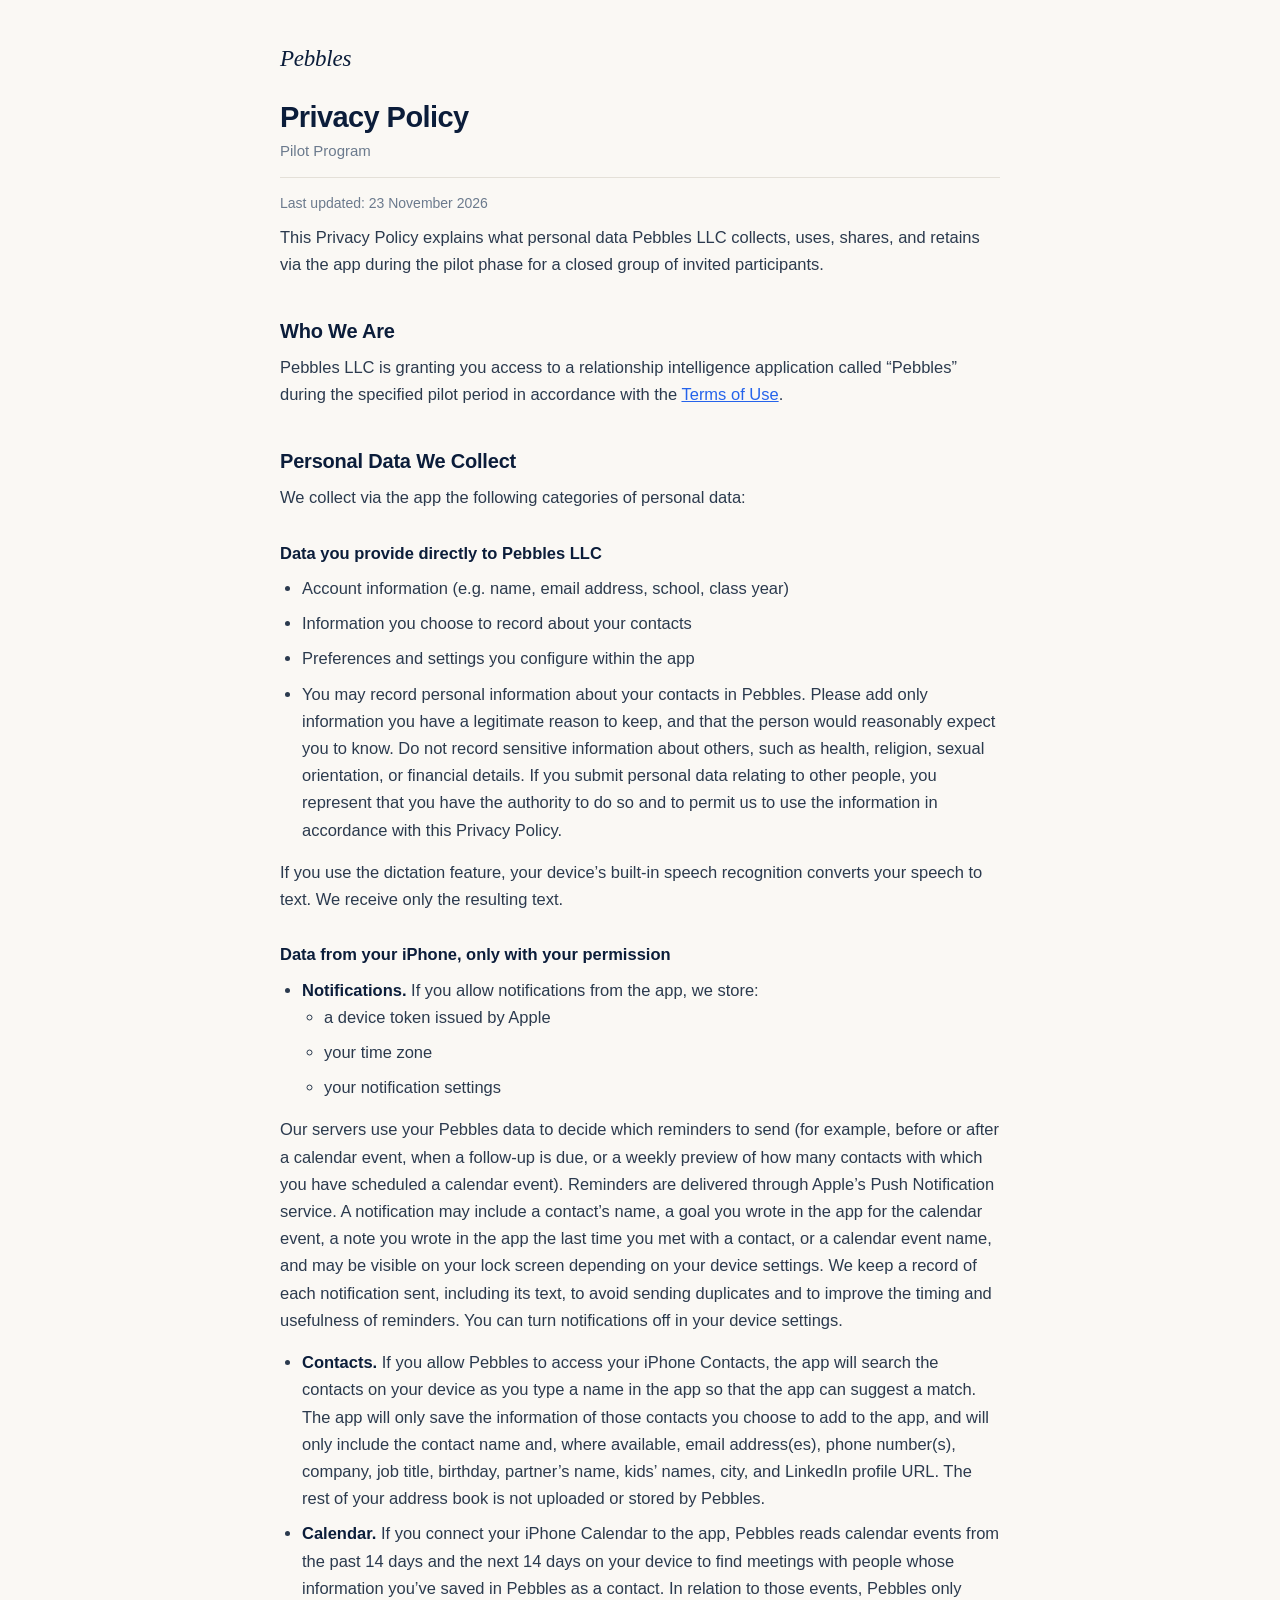
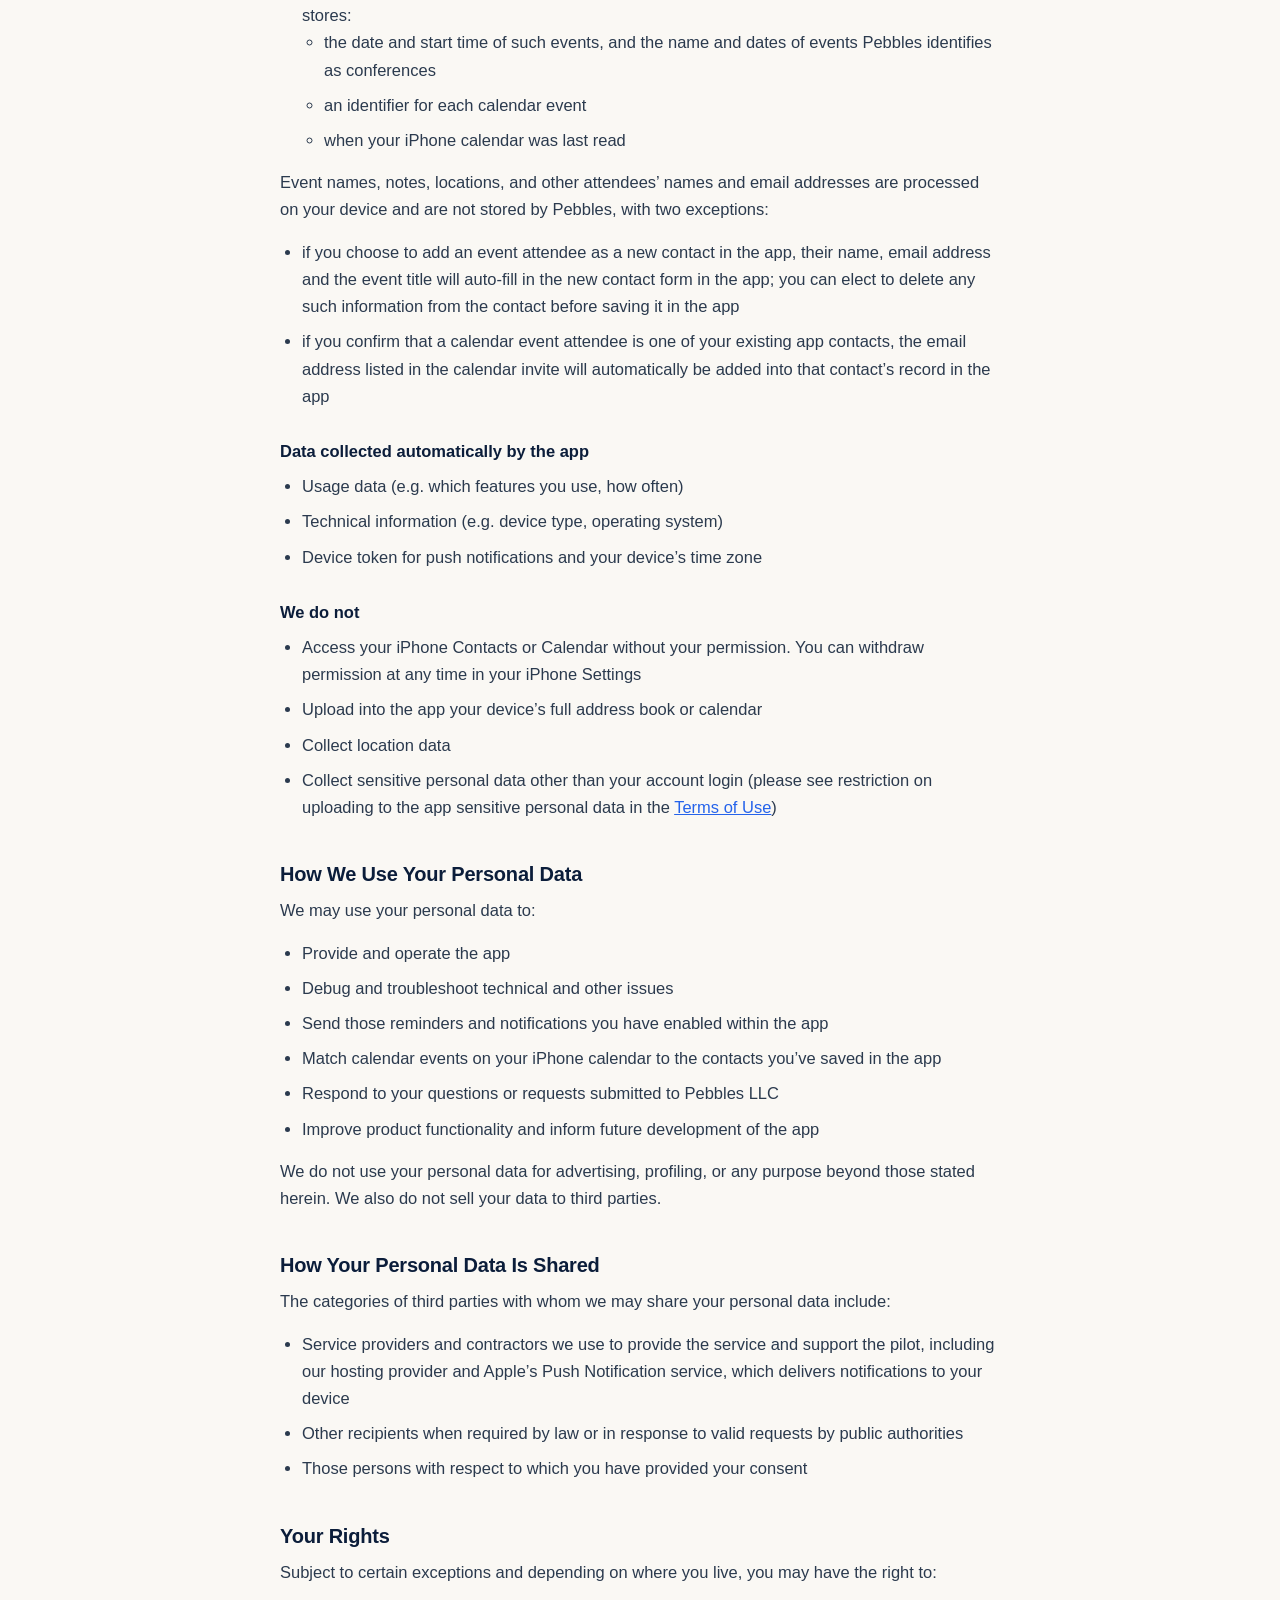
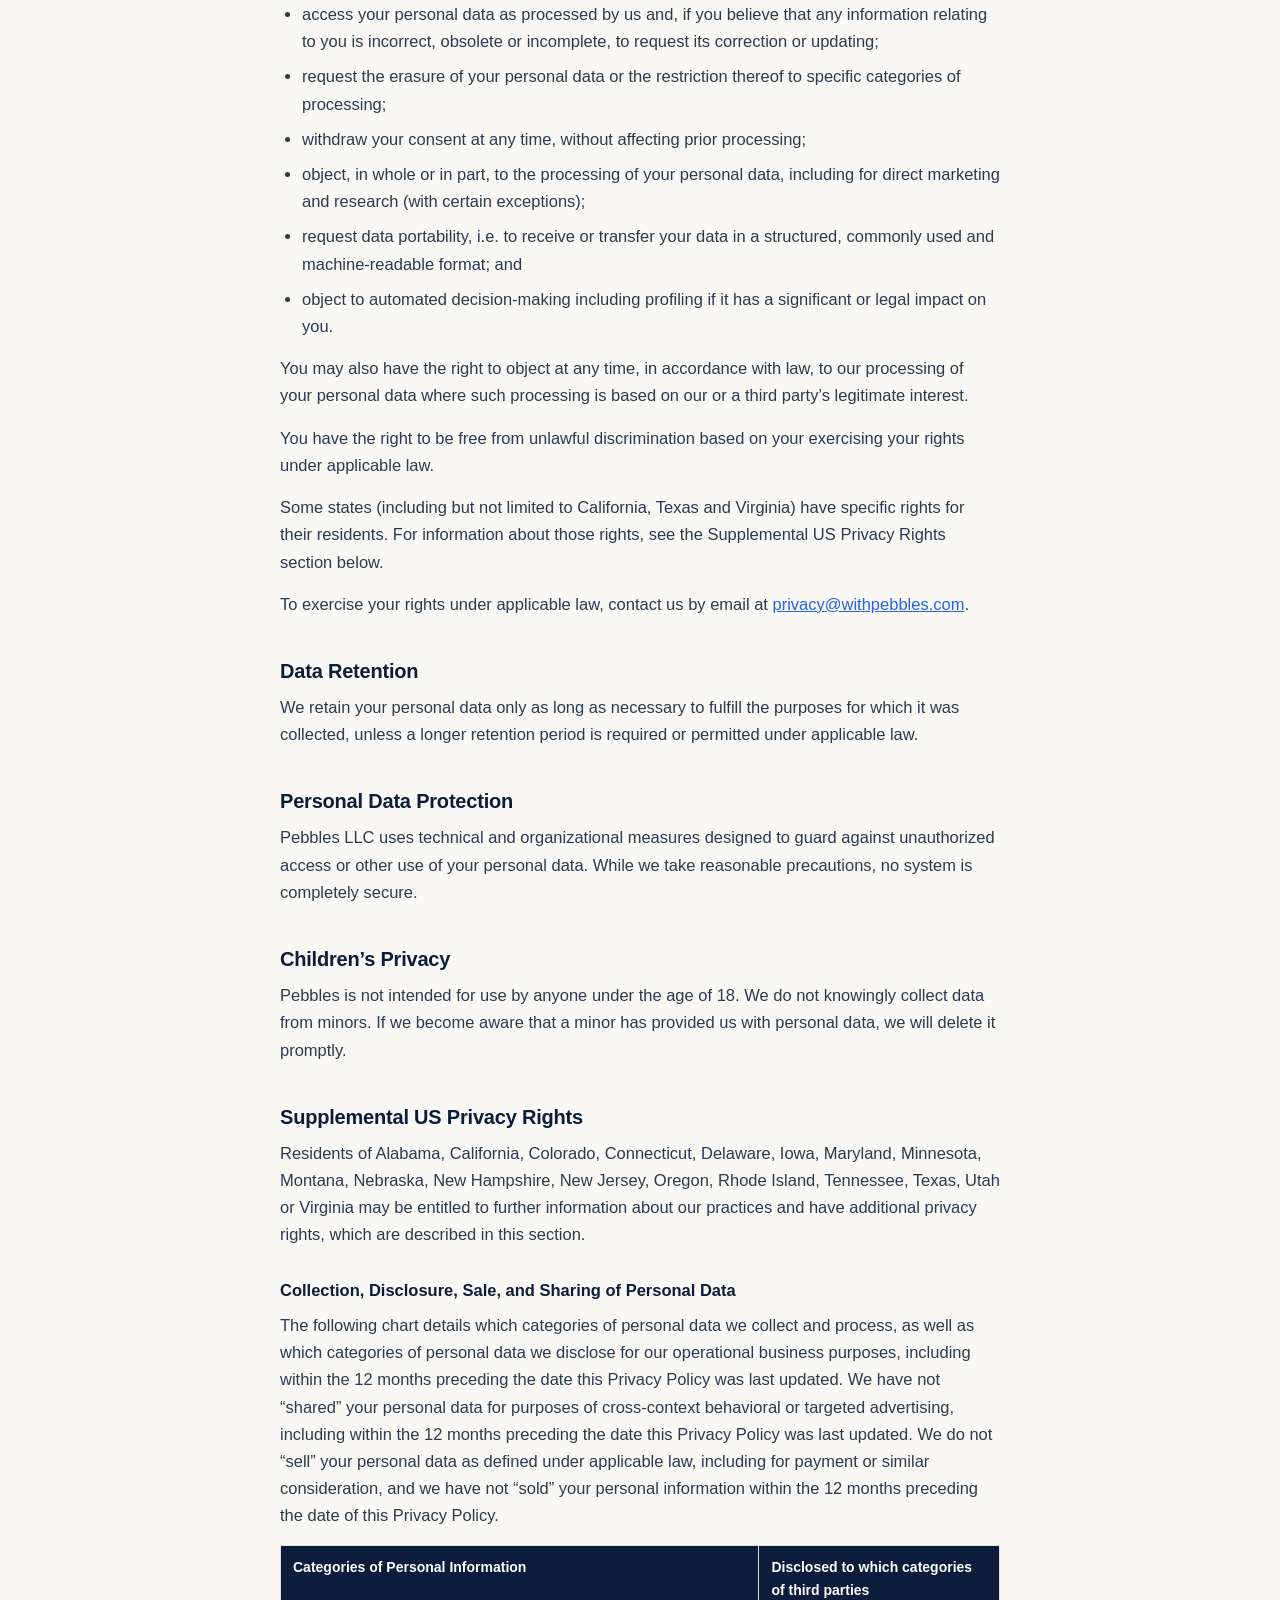
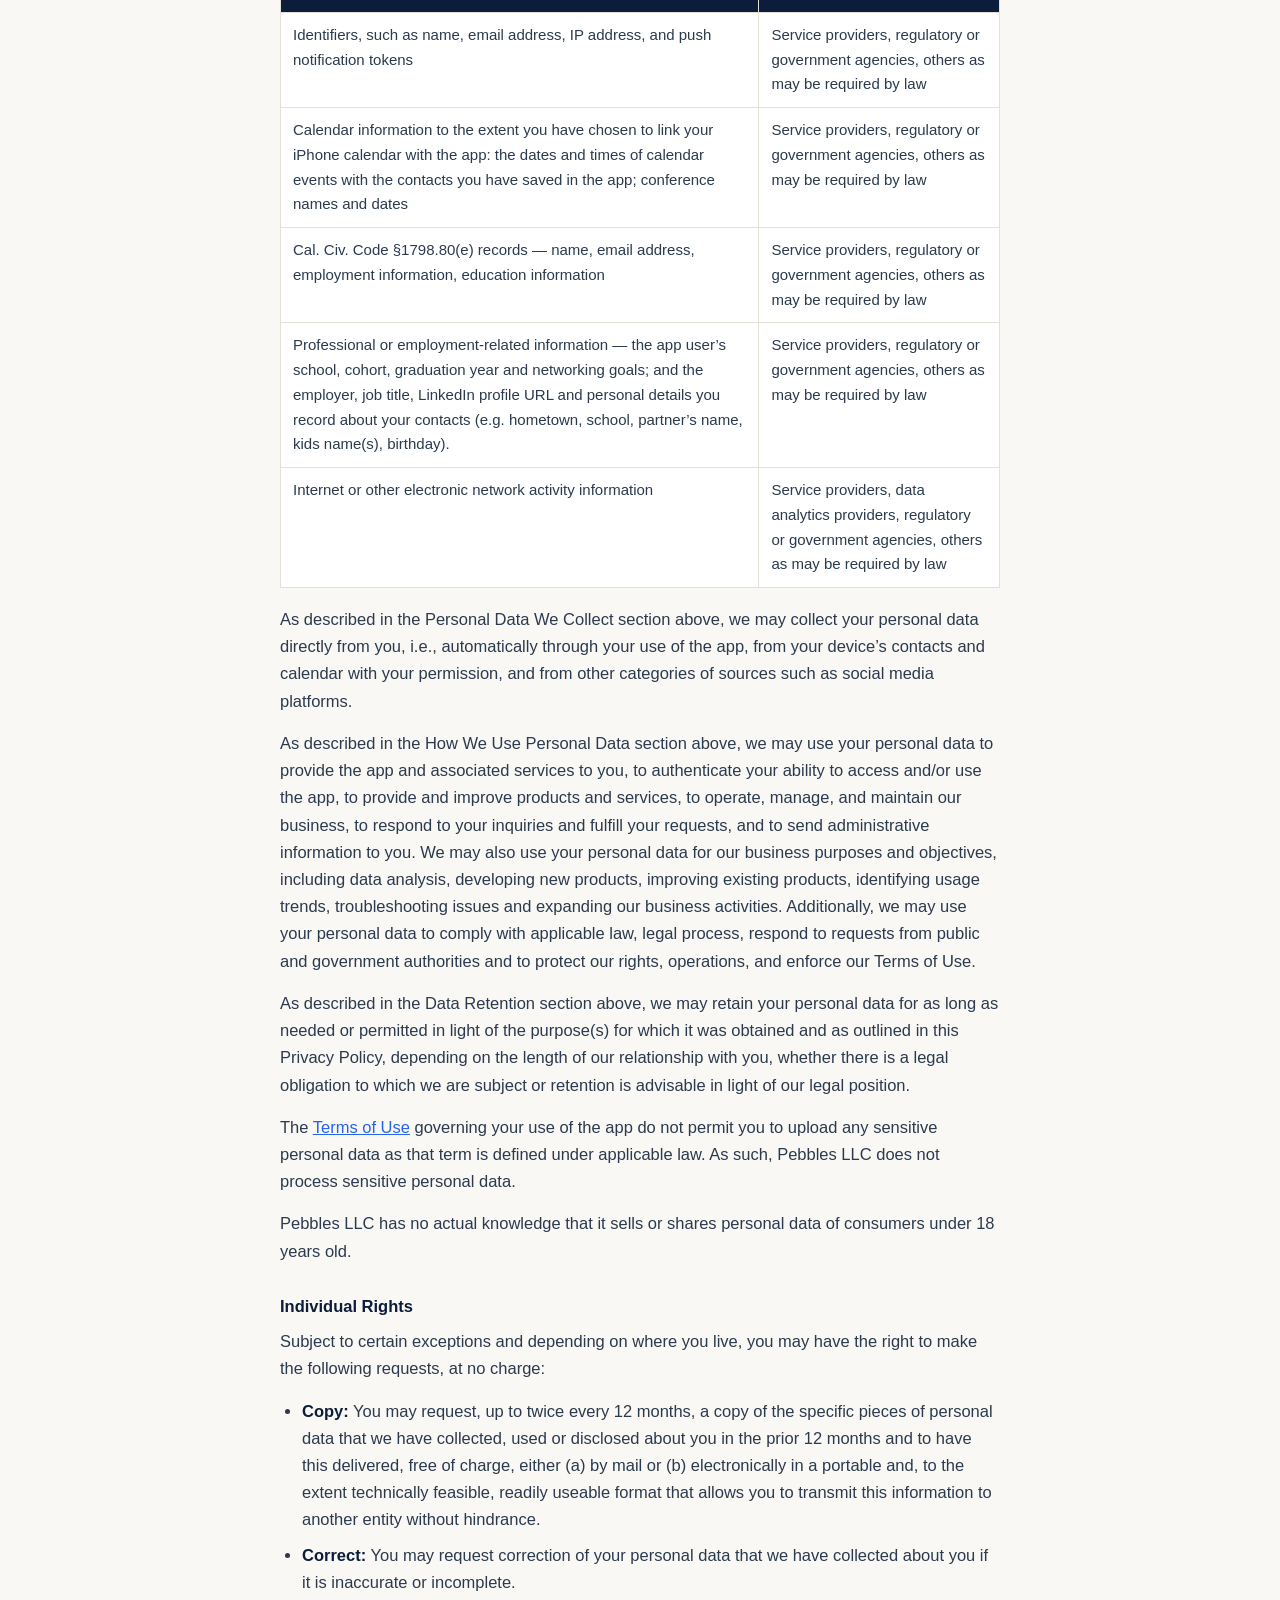
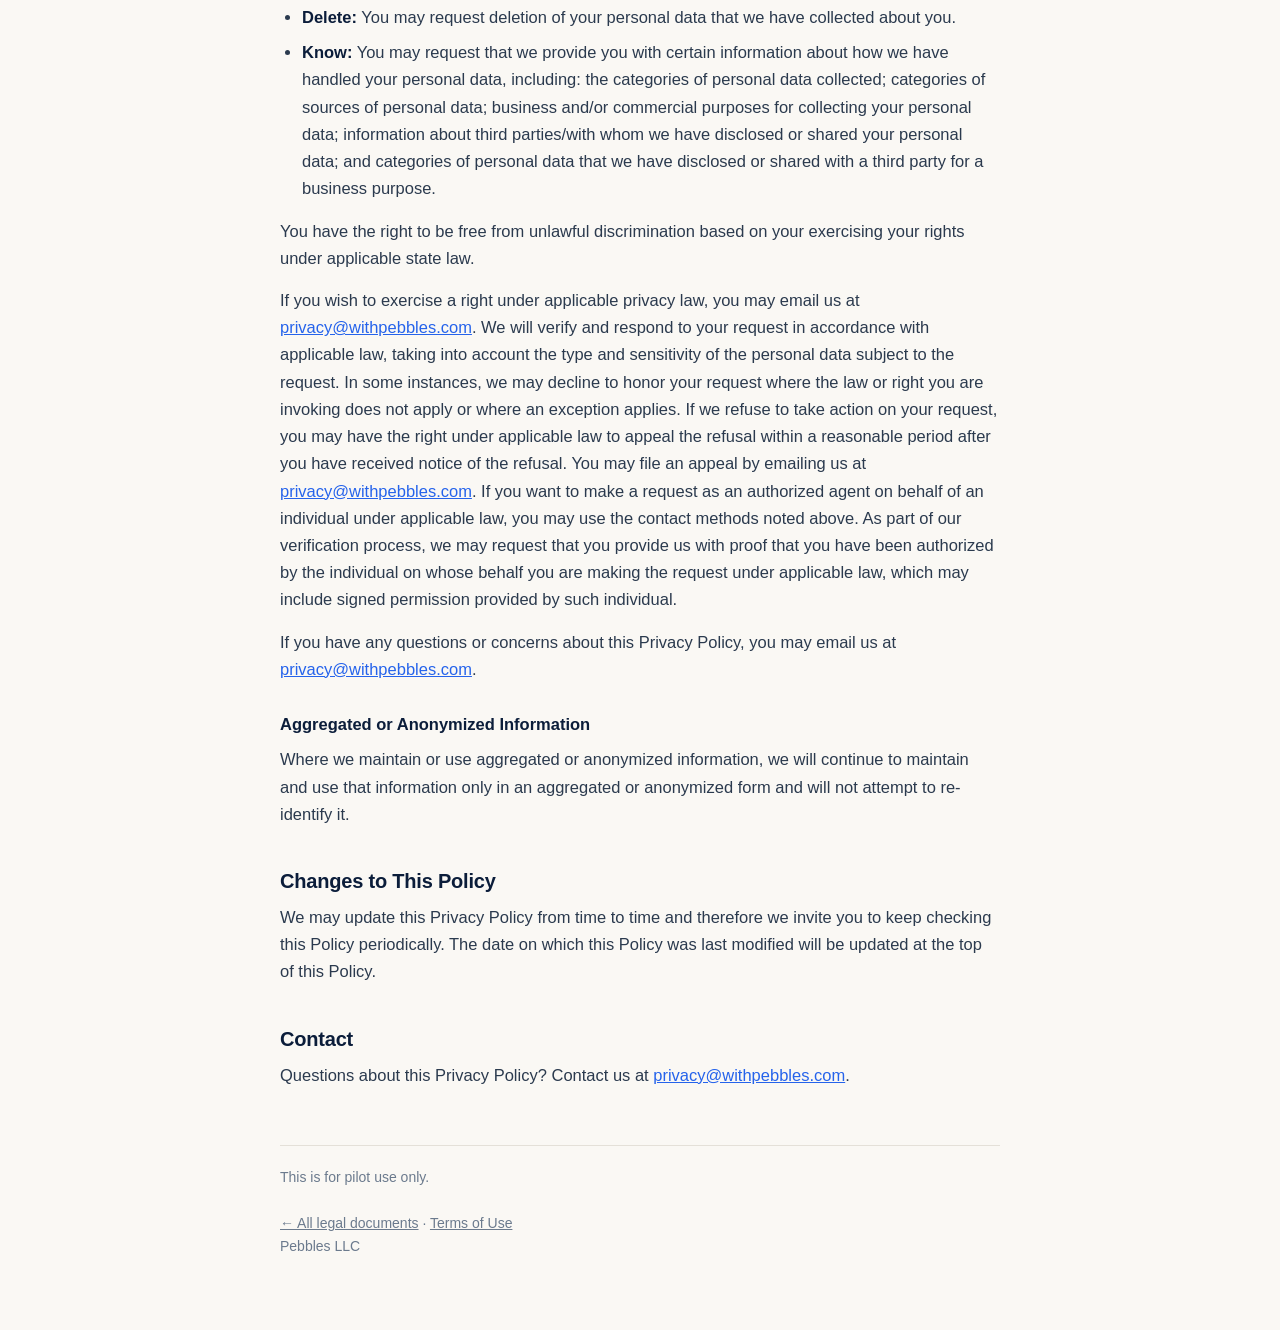
==== commit 3277b82c: "Update both documents to the 23 November 2026 versions Covers the new app: notifications, iPhone Cal" ====
--- a/privacy.html
+++ b/privacy.html
@@ -13,11 +13,11 @@
     <a class="brand" href="index.html">Pebbles</a>
     <h1>Privacy Policy</h1>
     <p class="subtitle">Pilot Program</p>
-    <p class="updated">Last updated: 1 August 2026</p>
+    <p class="updated">Last updated: 23 November 2026</p>
   </header>
 
   <p>This Privacy Policy explains what personal data Pebbles LLC collects, uses,
-  shares and retains via the app during the pilot phase for a closed group of
+  shares, and retains via the app during the pilot phase for a closed group of
   invited participants.</p>
 
   <h2>Who We Are</h2>
@@ -31,36 +31,102 @@
   <h3>Data you provide directly to Pebbles LLC</h3>
   <ul>
     <li>Account information (e.g. name, email address, school, class year)</li>
-    <li>Relationship notes, conversation logs, and impressions you enter about your contacts</li>
+    <li>Information you choose to record about your contacts</li>
     <li>Preferences and settings you configure within the app</li>
+    <li>You may record personal information about your contacts in Pebbles.
+        Please add only information you have a legitimate reason to keep, and
+        that the person would reasonably expect you to know. Do not record
+        sensitive information about others, such as health, religion, sexual
+        orientation, or financial details. If you submit personal data relating
+        to other people, you represent that you have the authority to do so and
+        to permit us to use the information in accordance with this Privacy
+        Policy.</li>
   </ul>
   <p>If you use the dictation feature, your device’s built-in speech recognition
   converts your speech to text. We receive only the resulting text.</p>
-  <p>If you submit any personal data relating to other people to us, you
-  represent that you have the authority to do so and to permit us to use the
-  information in accordance with this Privacy Policy.</p>
+
+  <h3>Data from your iPhone, only with your permission</h3>
+  <ul>
+    <li><strong>Notifications.</strong> If you allow notifications from the app,
+        we store:
+      <ul>
+        <li>a device token issued by Apple</li>
+        <li>your time zone</li>
+        <li>your notification settings</li>
+      </ul>
+    </li>
+  </ul>
+  <p>Our servers use your Pebbles data to decide which reminders to send (for
+  example, before or after a calendar event, when a follow-up is due, or a weekly
+  preview of how many contacts with which you have scheduled a calendar event).
+  Reminders are delivered through Apple’s Push Notification service. A
+  notification may include a contact’s name, a goal you wrote in the app for the
+  calendar event, a note you wrote in the app the last time you met with a
+  contact, or a calendar event name, and may be visible on your lock screen
+  depending on your device settings. We keep a record of each notification sent,
+  including its text, to avoid sending duplicates and to improve the timing and
+  usefulness of reminders. You can turn notifications off in your device
+  settings.</p>
+  <ul>
+    <li><strong>Contacts.</strong> If you allow Pebbles to access your iPhone
+        Contacts, the app will search the contacts on your device as you type a
+        name in the app so that the app can suggest a match. The app will only
+        save the information of those contacts you choose to add to the app, and
+        will only include the contact name and, where available, email
+        address(es), phone number(s), company, job title, birthday, partner’s
+        name, kids’ names, city, and LinkedIn profile URL. The rest of your
+        address book is not uploaded or stored by Pebbles.</li>
+    <li><strong>Calendar.</strong> If you connect your iPhone Calendar to the
+        app, Pebbles reads calendar events from the past 14 days and the next 14
+        days on your device to find meetings with people whose information
+        you’ve saved in Pebbles as a contact. In relation to those events,
+        Pebbles only stores:
+      <ul>
+        <li>the date and start time of such events, and the name and dates of events Pebbles identifies as conferences</li>
+        <li>an identifier for each calendar event</li>
+        <li>when your iPhone calendar was last read</li>
+      </ul>
+    </li>
+  </ul>
+  <p>Event names, notes, locations, and other attendees’ names and email
+  addresses are processed on your device and are not stored by Pebbles, with two
+  exceptions:</p>
+  <ul>
+    <li>if you choose to add an event attendee as a new contact in the app, their
+        name, email address and the event title will auto-fill in the new contact
+        form in the app; you can elect to delete any such information from the
+        contact before saving it in the app</li>
+    <li>if you confirm that a calendar event attendee is one of your existing app
+        contacts, the email address listed in the calendar invite will
+        automatically be added into that contact’s record in the app</li>
+  </ul>
 
   <h3>Data collected automatically by the app</h3>
   <ul>
     <li>Usage data (e.g. which features you use, how often)</li>
     <li>Technical information (e.g. device type, operating system)</li>
+    <li>Device token for push notifications and your device’s time zone</li>
   </ul>
 
   <h3>We do not</h3>
   <ul>
-    <li>Access your phone’s contacts without your consent (e.g. opt in via the app)</li>
+    <li>Access your iPhone Contacts or Calendar without your permission. You can
+        withdraw permission at any time in your iPhone Settings</li>
+    <li>Upload into the app your device’s full address book or calendar</li>
     <li>Collect location data</li>
     <li>Collect sensitive personal data other than your account login (please see
-        the restriction on uploading sensitive personal data in the
+        restriction on uploading to the app sensitive personal data in the
         <a href="terms.html">Terms of Use</a>)</li>
   </ul>
 
   <h2>How We Use Your Personal Data</h2>
   <p>We may use your personal data to:</p>
   <ul>
-    <li>Provide and operate the Pebbles app</li>
+    <li>Provide and operate the app</li>
     <li>Debug and troubleshoot technical and other issues</li>
-    <li>Respond to your questions or requests</li>
+    <li>Send those reminders and notifications you have enabled within the app</li>
+    <li>Match calendar events on your iPhone calendar to the contacts you’ve saved in the app</li>
+    <li>Respond to your questions or requests submitted to Pebbles LLC</li>
     <li>Improve product functionality and inform future development of the app</li>
   </ul>
   <p>We do not use your personal data for advertising, profiling, or any purpose
@@ -70,7 +136,7 @@
   <p>The categories of third parties with whom we may share your personal data
   include:</p>
   <ul>
-    <li>Service providers and contractors we use to provide the service and support the pilot</li>
+    <li>Service providers and contractors we use to provide the service and support the pilot, including our hosting provider and Apple’s Push Notification service, which delivers notifications to your device</li>
     <li>Other recipients when required by law or in response to valid requests by public authorities</li>
     <li>Those persons with respect to which you have provided your consent</li>
   </ul>
@@ -95,22 +161,22 @@
   <p>You may also have the right to object at any time, in accordance with law,
   to our processing of your personal data where such processing is based on our
   or a third party’s legitimate interest.</p>
-  <p>You have the right to be free from unlawful discrimination for exercising
-  your rights under applicable law.</p>
+  <p>You have the right to be free from unlawful discrimination based on your
+  exercising your rights under applicable law.</p>
   <p>Some states (including but not limited to California, Texas and Virginia)
   have specific rights for their residents. For information about those rights,
   see the Supplemental US Privacy Rights section below.</p>
   <p>To exercise your rights under applicable law, contact us by email at
-  <a href="mailto:anneka@withpebbles.com">anneka@withpebbles.com</a>.</p>
+  <a href="mailto:privacy@withpebbles.com">privacy@withpebbles.com</a>.</p>
 
   <h2>Data Retention</h2>
-  <p>We retain your personal data only as long as necessary to fulfil the
+  <p>We retain your personal data only as long as necessary to fulfill the
   purposes for which it was collected, unless a longer retention period is
   required or permitted under applicable law.</p>
 
   <h2>Personal Data Protection</h2>
-  <p>Pebbles LLC uses technical and organisational measures designed to guard
-  against unauthorised access or other use of your personal data. While we take
+  <p>Pebbles LLC uses technical and organizational measures designed to guard
+  against unauthorized access or other use of your personal data. While we take
   reasonable precautions, no system is completely secure.</p>
 
   <h2>Children’s Privacy</h2>
@@ -130,7 +196,7 @@
   process, as well as which categories of personal data we disclose for our
   operational business purposes, including within the 12 months preceding the
   date this Privacy Policy was last updated. We have not “shared” your personal
-  data for purposes of cross-context behavioural or targeted advertising,
+  data for purposes of cross-context behavioral or targeted advertising,
   including within the 12 months preceding the date this Privacy Policy was last
   updated. We do not “sell” your personal data as defined under applicable law,
   including for payment or similar consideration, and we have not “sold” your
@@ -147,7 +213,11 @@
     </thead>
     <tbody>
       <tr>
-        <td>Identifiers, such as name, email address, IP address, and online and device identifiers</td>
+        <td>Identifiers, such as name, email address, IP address, and push notification tokens</td>
+        <td>Service providers, regulatory or government agencies, others as may be required by law</td>
+      </tr>
+      <tr>
+        <td>Calendar information to the extent you have chosen to link your iPhone calendar with the app: the dates and times of calendar events with the contacts you have saved in the app; conference names and dates</td>
         <td>Service providers, regulatory or government agencies, others as may be required by law</td>
       </tr>
       <tr>
@@ -155,7 +225,7 @@
         <td>Service providers, regulatory or government agencies, others as may be required by law</td>
       </tr>
       <tr>
-        <td>Professional or employment-related information — participant’s school, cohort, graduation year, networking goals; and the employer, job title, and meeting context recorded about their contacts</td>
+        <td>Professional or employment-related information — the app user’s school, cohort, graduation year and networking goals; and the employer, job title, LinkedIn profile URL and personal details you record about your contacts (e.g. hometown, school, partner’s name, kids name(s), birthday).</td>
         <td>Service providers, regulatory or government agencies, others as may be required by law</td>
       </tr>
       <tr>
@@ -167,21 +237,21 @@
   </div>
 
   <p>As described in the Personal Data We Collect section above, we may collect
-  your personal data directly from you, automatically through your use of the
-  app, and from other categories of sources such as social media platforms.</p>
+  your personal data directly from you, i.e., automatically through your use of the
+  app, from your device’s contacts and calendar with your permission, and from other categories of sources such as social media platforms.</p>
 
   <p>As described in the How We Use Personal Data section above, we may use your
   personal data to provide the app and associated services to you, to
   authenticate your ability to access and/or use the app, to provide and improve
   products and services, to operate, manage, and maintain our business, to
-  respond to your inquiries and fulfil your requests, and to send administrative
+  respond to your inquiries and fulfill your requests, and to send administrative
   information to you. We may also use your personal data for our business
   purposes and objectives, including data analysis, developing new products,
   improving existing products, identifying usage trends, troubleshooting issues
   and expanding our business activities. Additionally, we may use your personal
   data to comply with applicable law, legal process, respond to requests from
   public and government authorities and to protect our rights, operations, and
-  enforce our terms of use.</p>
+  enforce our Terms of Use.</p>
 
   <p>As described in the Data Retention section above, we may retain your
   personal data for as long as needed or permitted in light of the purpose(s) for
@@ -196,7 +266,7 @@
   data.</p>
 
   <p>Pebbles LLC has no actual knowledge that it sells or shares personal data of
-  consumers under 16 years old.</p>
+  consumers under 18 years old.</p>
 
   <h3>Individual Rights</h3>
   <p>Subject to certain exceptions and depending on where you live, you may have
@@ -217,36 +287,36 @@
         information about how we have handled your personal data, including: the
         categories of personal data collected; categories of sources of personal
         data; business and/or commercial purposes for collecting your personal
-        data; information about third parties with whom we have disclosed or
+        data; information about third parties/with whom we have disclosed or
         shared your personal data; and categories of personal data that we have
         disclosed or shared with a third party for a business purpose.</li>
   </ul>
-  <p>You have the right to be free from unlawful discrimination for exercising
-  your rights under applicable state law.</p>
-  <p>If you wish to exercise a right, you may email us at
-  <a href="mailto:anneka@withpebbles.com">anneka@withpebbles.com</a>. We will
+  <p>You have the right to be free from unlawful discrimination based on your
+  exercising your rights under applicable state law.</p>
+  <p>If you wish to exercise a right under applicable privacy law, you may email us at
+  <a href="mailto:privacy@withpebbles.com">privacy@withpebbles.com</a>. We will
   verify and respond to your request in accordance with applicable law, taking
   into account the type and sensitivity of the personal data subject to the
-  request. In some instances, we may decline to honour your request where the law
+  request. In some instances, we may decline to honor your request where the law
   or right you are invoking does not apply or where an exception applies. If we
   refuse to take action on your request, you may have the right under applicable
   law to appeal the refusal within a reasonable period after you have received
   notice of the refusal. You may file an appeal by emailing us at
-  <a href="mailto:anneka@withpebbles.com">anneka@withpebbles.com</a>. If you want
-  to make a request as an authorised agent on behalf of an individual under
+  <a href="mailto:privacy@withpebbles.com">privacy@withpebbles.com</a>. If you want
+  to make a request as an authorized agent on behalf of an individual under
   applicable law, you may use the contact methods noted above. As part of our
   verification process, we may request that you provide us with proof that you
-  have been authorised by the individual on whose behalf you are making the
+  have been authorized by the individual on whose behalf you are making the
   request under applicable law, which may include signed permission provided by
   such individual.</p>
   <p>If you have any questions or concerns about this Privacy Policy, you may
   email us at
-  <a href="mailto:anneka@withpebbles.com">anneka@withpebbles.com</a>.</p>
-
-  <h3>De-Identified Information</h3>
-  <p>Where we maintain or use de-identified information, we will continue to
-  maintain and use the de-identified information only in a de-identified fashion
-  and will not attempt to re-identify it.</p>
+  <a href="mailto:privacy@withpebbles.com">privacy@withpebbles.com</a>.</p>
+
+  <h3>Aggregated or Anonymized Information</h3>
+  <p>Where we maintain or use aggregated or anonymized information, we will
+  continue to maintain and use that information only in an aggregated or
+  anonymized form and will not attempt to re-identify it.</p>
 
   <h2>Changes to This Policy</h2>
   <p>We may update this Privacy Policy from time to time and therefore we invite
@@ -255,7 +325,7 @@
 
   <h2>Contact</h2>
   <p>Questions about this Privacy Policy? Contact us at
-  <a href="mailto:anneka@withpebbles.com">anneka@withpebbles.com</a>.</p>
+  <a href="mailto:privacy@withpebbles.com">privacy@withpebbles.com</a>.</p>
 
   <footer>
     This is for pilot use only.<br><br>
